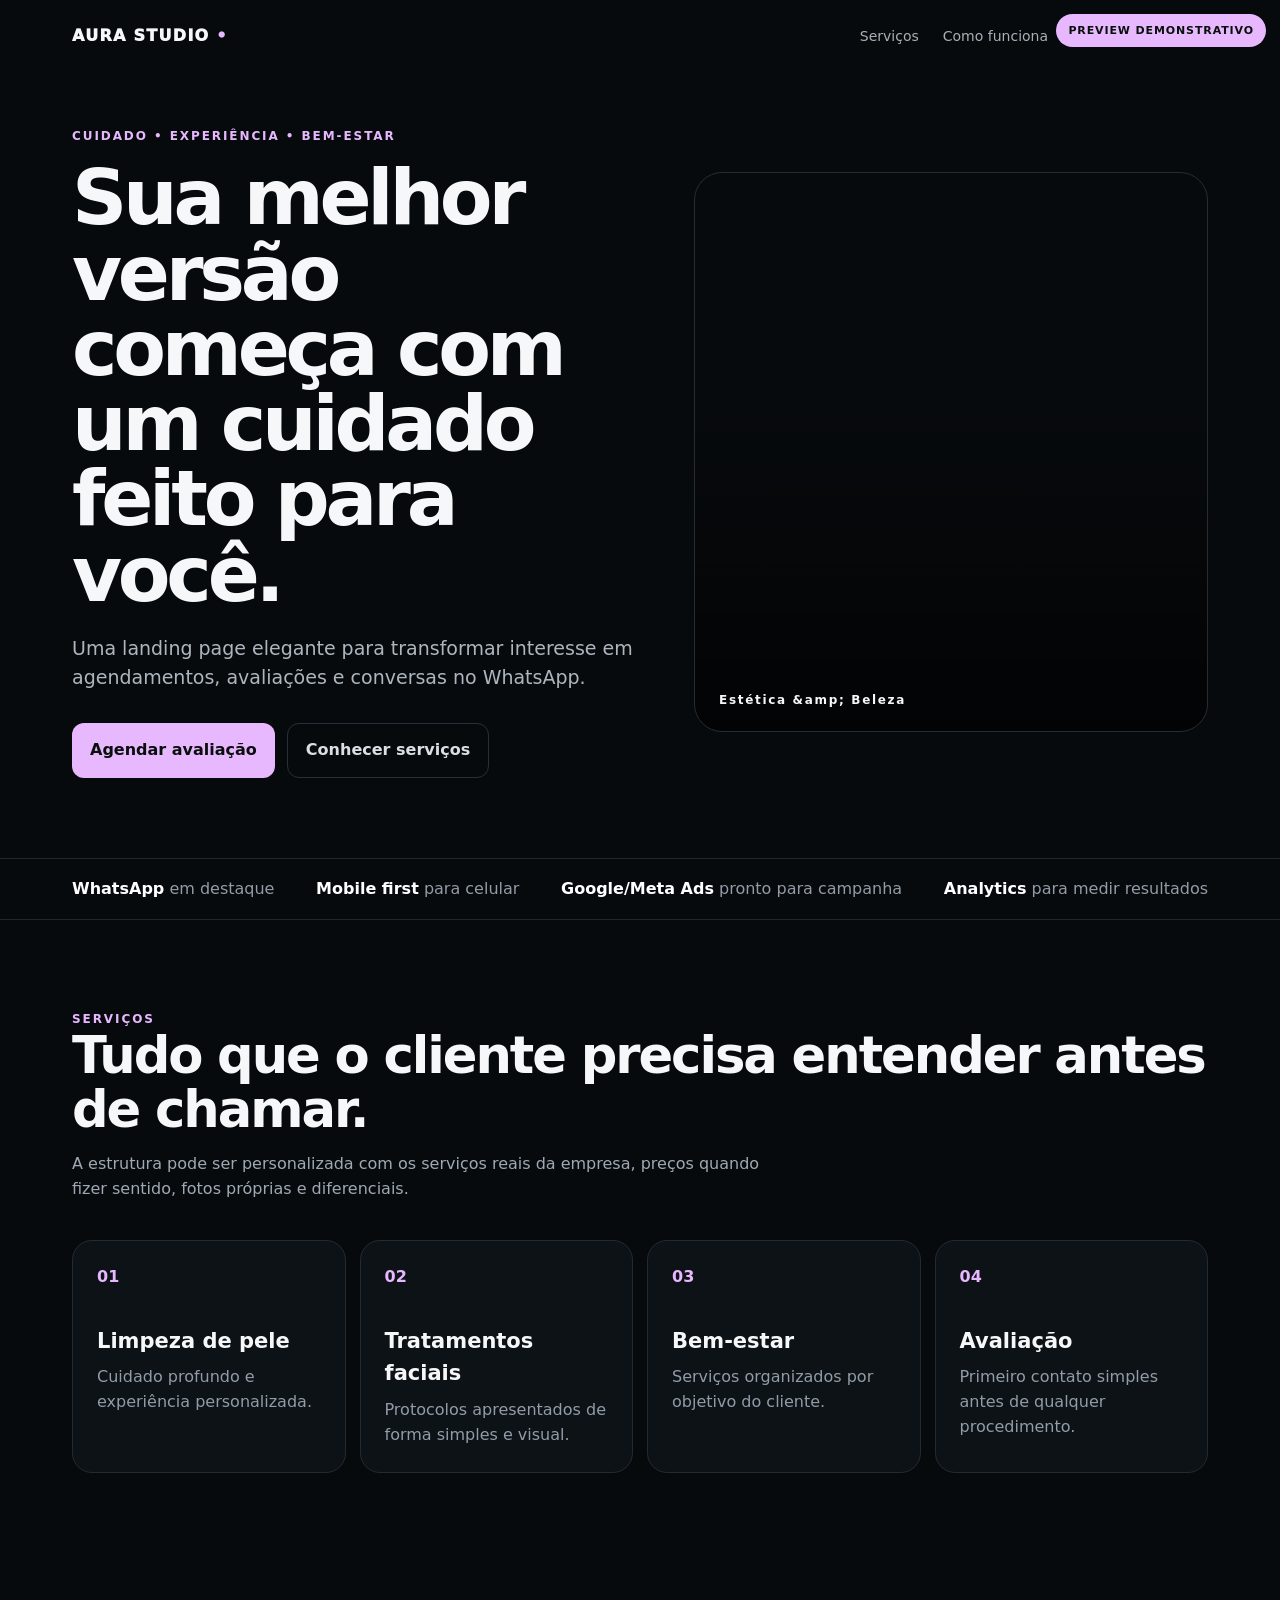
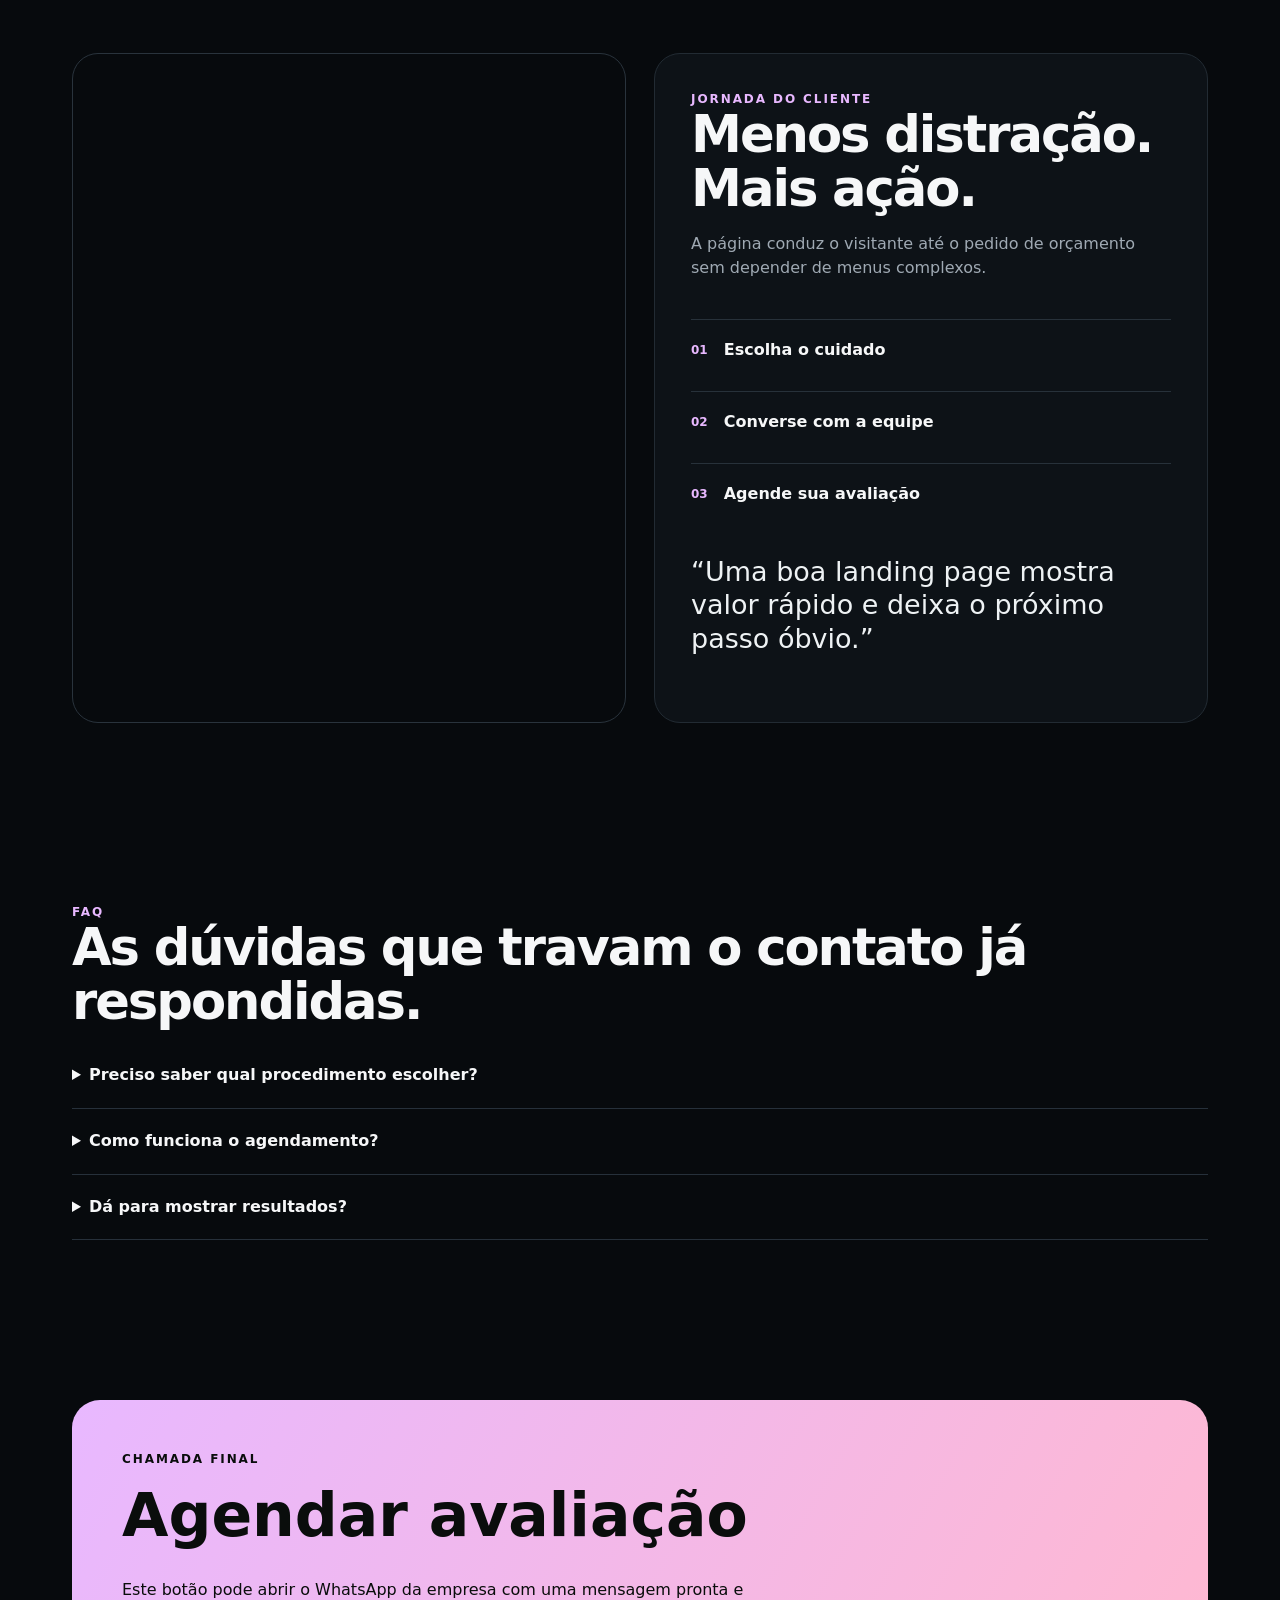
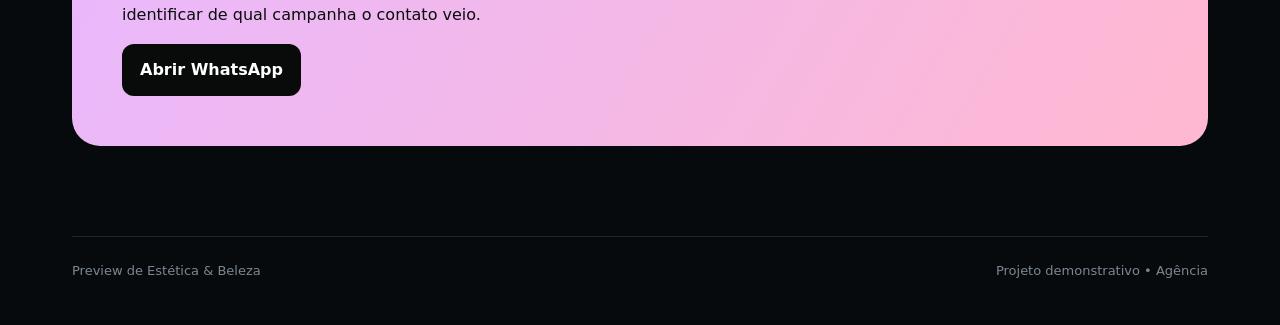
==== index.html @ 15349770 "Adiciona Preview 01 do nicho" ====
<!doctype html><html lang="pt-BR"><head><meta charset="utf-8"><meta name="viewport" content="width=device-width,initial-scale=1"><title>Preview Estética & Beleza | Agência</title><meta name="description" content="Preview demonstrativo de landing page para Estética & Beleza."><style>
*{box-sizing:border-box}html{scroll-behavior:smooth}body{margin:0;background:#070a0d;color:#f6f7f8;font:16px/1.55 Inter,system-ui,-apple-system,Segoe UI,sans-serif}.wrap{max-width:1180px;margin:auto;padding:0 22px}a{text-decoration:none;color:inherit}.preview{position:fixed;z-index:30;top:14px;right:14px;background:#E8B8FF;color:#09100c;padding:8px 12px;border-radius:999px;font-size:11px;font-weight:900;letter-spacing:.08em}.nav{display:flex;align-items:center;justify-content:space-between;padding:24px 0}.brand{font-weight:950;letter-spacing:.08em}.brand i{font-style:normal;color:#E8B8FF}.navlinks{display:flex;gap:24px;color:#a8afb7;font-size:14px}.hero{display:grid;grid-template-columns:1.05fr .95fr;gap:54px;align-items:center;padding:54px 0 80px}.eyebrow{color:#E8B8FF;font-weight:900;font-size:12px;letter-spacing:.16em}.hero h1{font-size:clamp(44px,6vw,82px);line-height:.98;letter-spacing:-.055em;margin:15px 0 22px}.hero p{font-size:19px;color:#adb6bf;max-width:650px}.actions{display:flex;gap:12px;flex-wrap:wrap;margin-top:30px}.btn{display:inline-flex;align-items:center;justify-content:center;padding:14px 18px;border-radius:12px;font-weight:900}.primary{background:#E8B8FF;color:#0a0f0d}.ghost{border:1px solid #26303a;color:#d9dfe5}.heroimg{min-height:560px;border-radius:28px;background:linear-gradient(180deg,transparent 40%,rgba(0,0,0,.7)),url('https://images.unsplash.com/photo-1570172619644-dfd03ed5d881?auto=format&fit=crop&w=1600&q=85') center/cover;border:1px solid #252d34;position:relative;overflow:hidden}.heroimg:after{content:"Estética &amp; Beleza";position:absolute;left:24px;bottom:22px;font-size:12px;letter-spacing:.14em;font-weight:900}.strip{border-top:1px solid #20262d;border-bottom:1px solid #20262d;padding:18px 0;color:#929ca6}.stripin{display:flex;gap:38px;justify-content:space-between;flex-wrap:wrap}.strip b{color:#fff}.section{padding:90px 0}.section h2{font-size:clamp(34px,4vw,54px);line-height:1.05;letter-spacing:-.04em;margin:0 0 14px}.lead{max-width:720px;color:#9fa9b3;margin-bottom:38px}.grid4{display:grid;grid-template-columns:repeat(4,1fr);gap:14px}.service{background:#0d1217;border:1px solid #222b33;border-radius:20px;padding:24px;min-height:220px}.service span{color:#E8B8FF;font-weight:900}.service h3{font-size:21px;margin:35px 0 8px}.service p{color:#929ca6;margin:0}.split{display:grid;grid-template-columns:1fr 1fr;gap:28px;align-items:stretch}.visual{min-height:480px;background:url('https://images.unsplash.com/photo-1616394584738-fc6e612e71b9?auto=format&fit=crop&w=1600&q=85') center/cover;border-radius:26px;border:1px solid #29333c}.content{background:#0d1217;border:1px solid #222b33;border-radius:26px;padding:36px}.steps{display:grid;gap:10px;margin-top:28px}.step{display:flex;gap:16px;align-items:center;border-top:1px solid #27313a;padding:18px 0}.step b{color:#E8B8FF;font-size:12px}.step span{font-weight:750}.quote{font-size:27px;line-height:1.25;margin:30px 0;color:#eef2f4}.faq details{border-bottom:1px solid #26303a;padding:20px 0}.faq summary{font-weight:800;cursor:pointer}.faq p{color:#9da7b1}.cta{margin:70px 0 90px;border-radius:28px;padding:50px;background:linear-gradient(120deg,#E8B8FF 0%,#FFB8D0 100%);color:#0a0d0c}.cta h2{font-size:clamp(34px,5vw,60px);margin:0 0 10px}.cta p{max-width:660px}.cta .btn{background:#080b0a;color:white}.foot{padding:24px 0 44px;color:#7c8791;font-size:13px;border-top:1px solid #20262d;display:flex;justify-content:space-between;gap:18px;flex-wrap:wrap}
@media(max-width:900px){.navlinks{display:none}.hero,.split{grid-template-columns:1fr}.heroimg{min-height:420px}.grid4{grid-template-columns:1fr 1fr}}@media(max-width:560px){.grid4{grid-template-columns:1fr}.hero{padding-top:28px}.heroimg{min-height:330px}.section{padding:62px 0}.cta{padding:34px 24px}}
</style></head><body><div class="preview">PREVIEW DEMONSTRATIVO</div><div class="wrap"><nav class="nav"><div class="brand">AURA STUDIO <i>•</i></div><div class="navlinks"><a href="#servicos">Serviços</a><a href="#processo">Como funciona</a><a href="#faq">Dúvidas</a><a href="#contato">Contato</a></div></nav>
<main><section class="hero"><div><div class="eyebrow">CUIDADO • EXPERIÊNCIA • BEM-ESTAR</div><h1>Sua melhor versão começa com um cuidado feito para você.</h1><p>Uma landing page elegante para transformar interesse em agendamentos, avaliações e conversas no WhatsApp.</p><div class="actions"><a class="btn primary" href="#contato">Agendar avaliação</a><a class="btn ghost" href="#servicos">Conhecer serviços</a></div></div><div class="heroimg"></div></section></main></div>
<div class="strip"><div class="wrap stripin"><span><b>WhatsApp</b> em destaque</span><span><b>Mobile first</b> para celular</span><span><b>Google/Meta Ads</b> pronto para campanha</span><span><b>Analytics</b> para medir resultados</span></div></div>
<div class="wrap"><section class="section" id="servicos"><div class="eyebrow">SERVIÇOS</div><h2>Tudo que o cliente precisa entender antes de chamar.</h2><p class="lead">A estrutura pode ser personalizada com os serviços reais da empresa, preços quando fizer sentido, fotos próprias e diferenciais.</p><div class="grid4"><article class="service"><span>01</span><h3>Limpeza de pele</h3><p>Cuidado profundo e experiência personalizada.</p></article><article class="service"><span>02</span><h3>Tratamentos faciais</h3><p>Protocolos apresentados de forma simples e visual.</p></article><article class="service"><span>03</span><h3>Bem-estar</h3><p>Serviços organizados por objetivo do cliente.</p></article><article class="service"><span>04</span><h3>Avaliação</h3><p>Primeiro contato simples antes de qualquer procedimento.</p></article></div></section>
<section class="section split" id="processo"><div class="visual"></div><div class="content"><div class="eyebrow">JORNADA DO CLIENTE</div><h2>Menos distração. Mais ação.</h2><p class="lead">A página conduz o visitante até o pedido de orçamento sem depender de menus complexos.</p><div class="steps"><div class="step"><b>01</b><span>Escolha o cuidado</span></div><div class="step"><b>02</b><span>Converse com a equipe</span></div><div class="step"><b>03</b><span>Agende sua avaliação</span></div></div><p class="quote">“Uma boa landing page mostra valor rápido e deixa o próximo passo óbvio.”</p></div></section>
<section class="section faq" id="faq"><div class="eyebrow">FAQ</div><h2>As dúvidas que travam o contato já respondidas.</h2><details><summary>Preciso saber qual procedimento escolher?</summary><p>Não. A página pode direcionar o cliente para uma avaliação inicial.</p></details><details><summary>Como funciona o agendamento?</summary><p>O CTA pode abrir WhatsApp ou uma agenda online.</p></details><details><summary>Dá para mostrar resultados?</summary><p>Sim, desde que a empresa use imagens próprias e autorizadas.</p></details></section>
<section class="cta" id="contato"><div class="eyebrow" style="color:#0a0d0c">CHAMADA FINAL</div><h2>Agendar avaliação</h2><p>Este botão pode abrir o WhatsApp da empresa com uma mensagem pronta e identificar de qual campanha o contato veio.</p><a class="btn" href="javascript:void(0)">Abrir WhatsApp</a></section>
<footer class="foot"><span>Preview de Estética & Beleza</span><span>Projeto demonstrativo • Agência</span></footer></div></body></html>
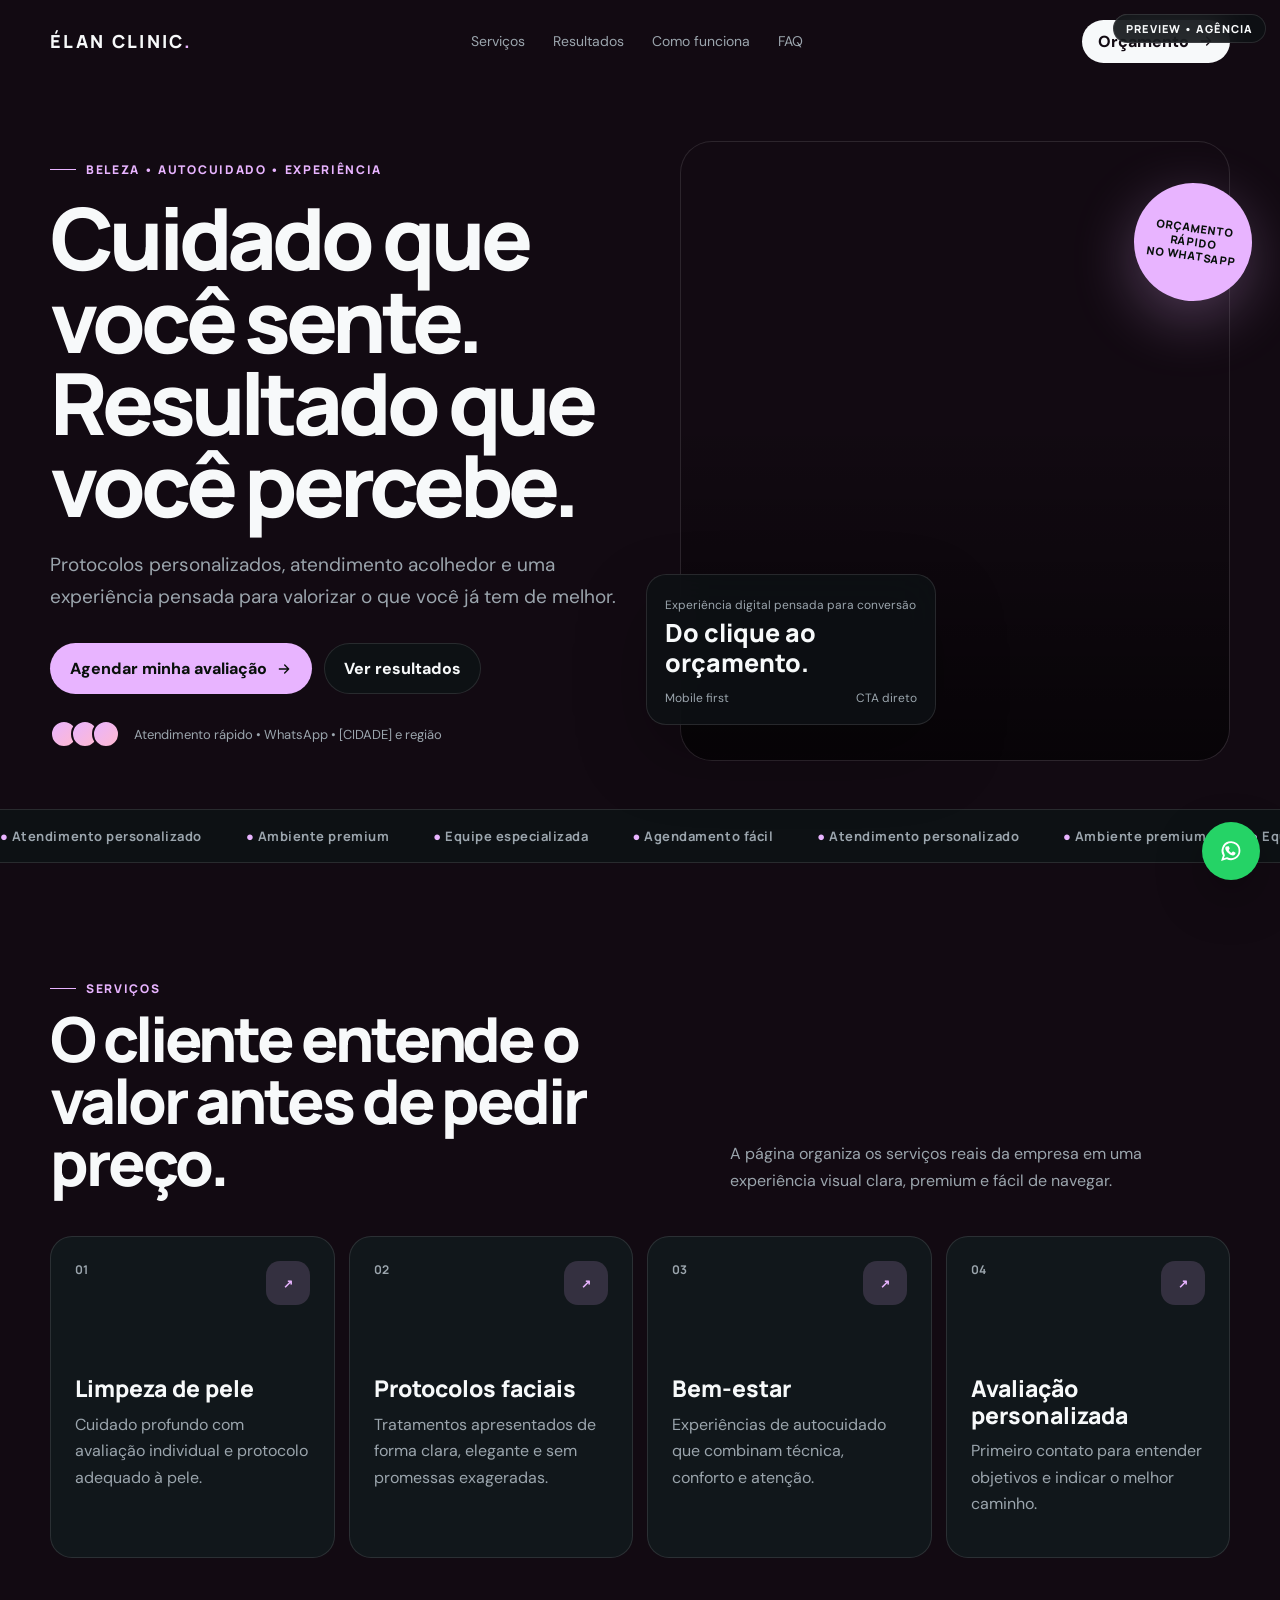
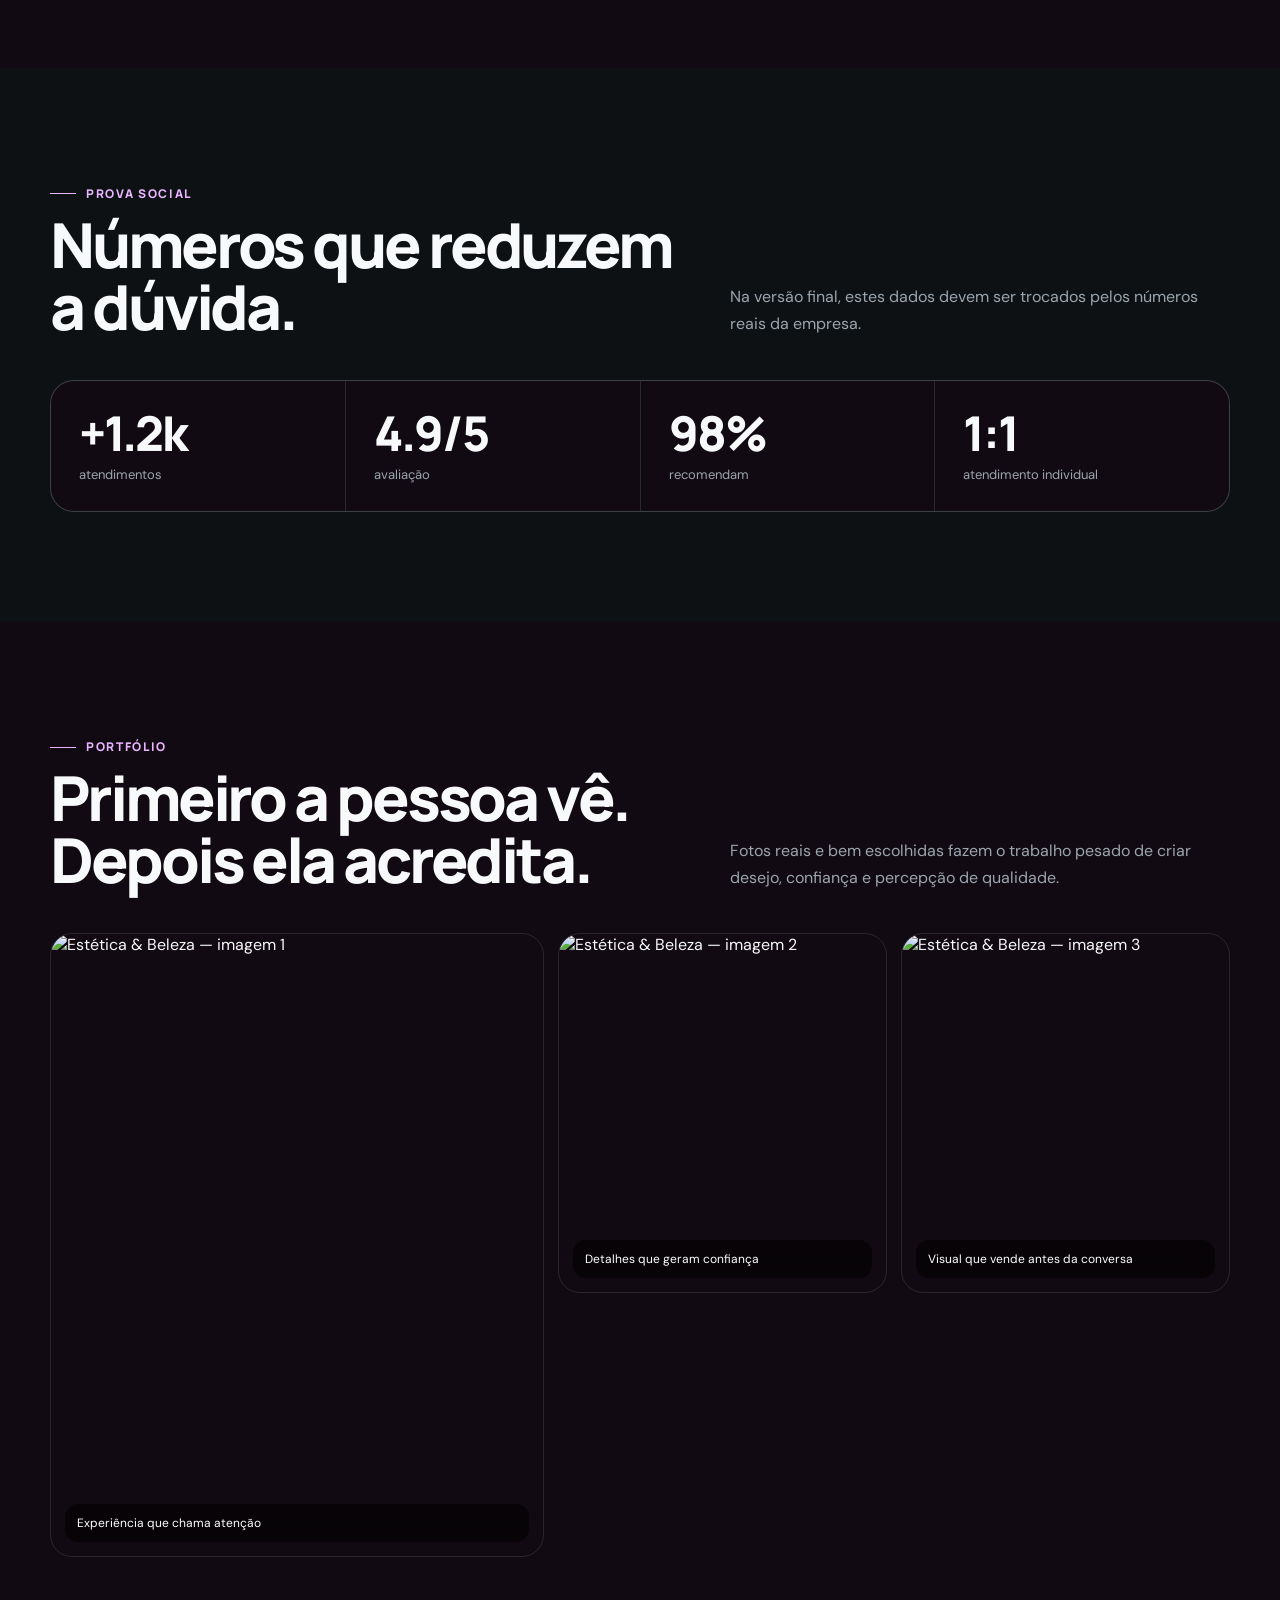
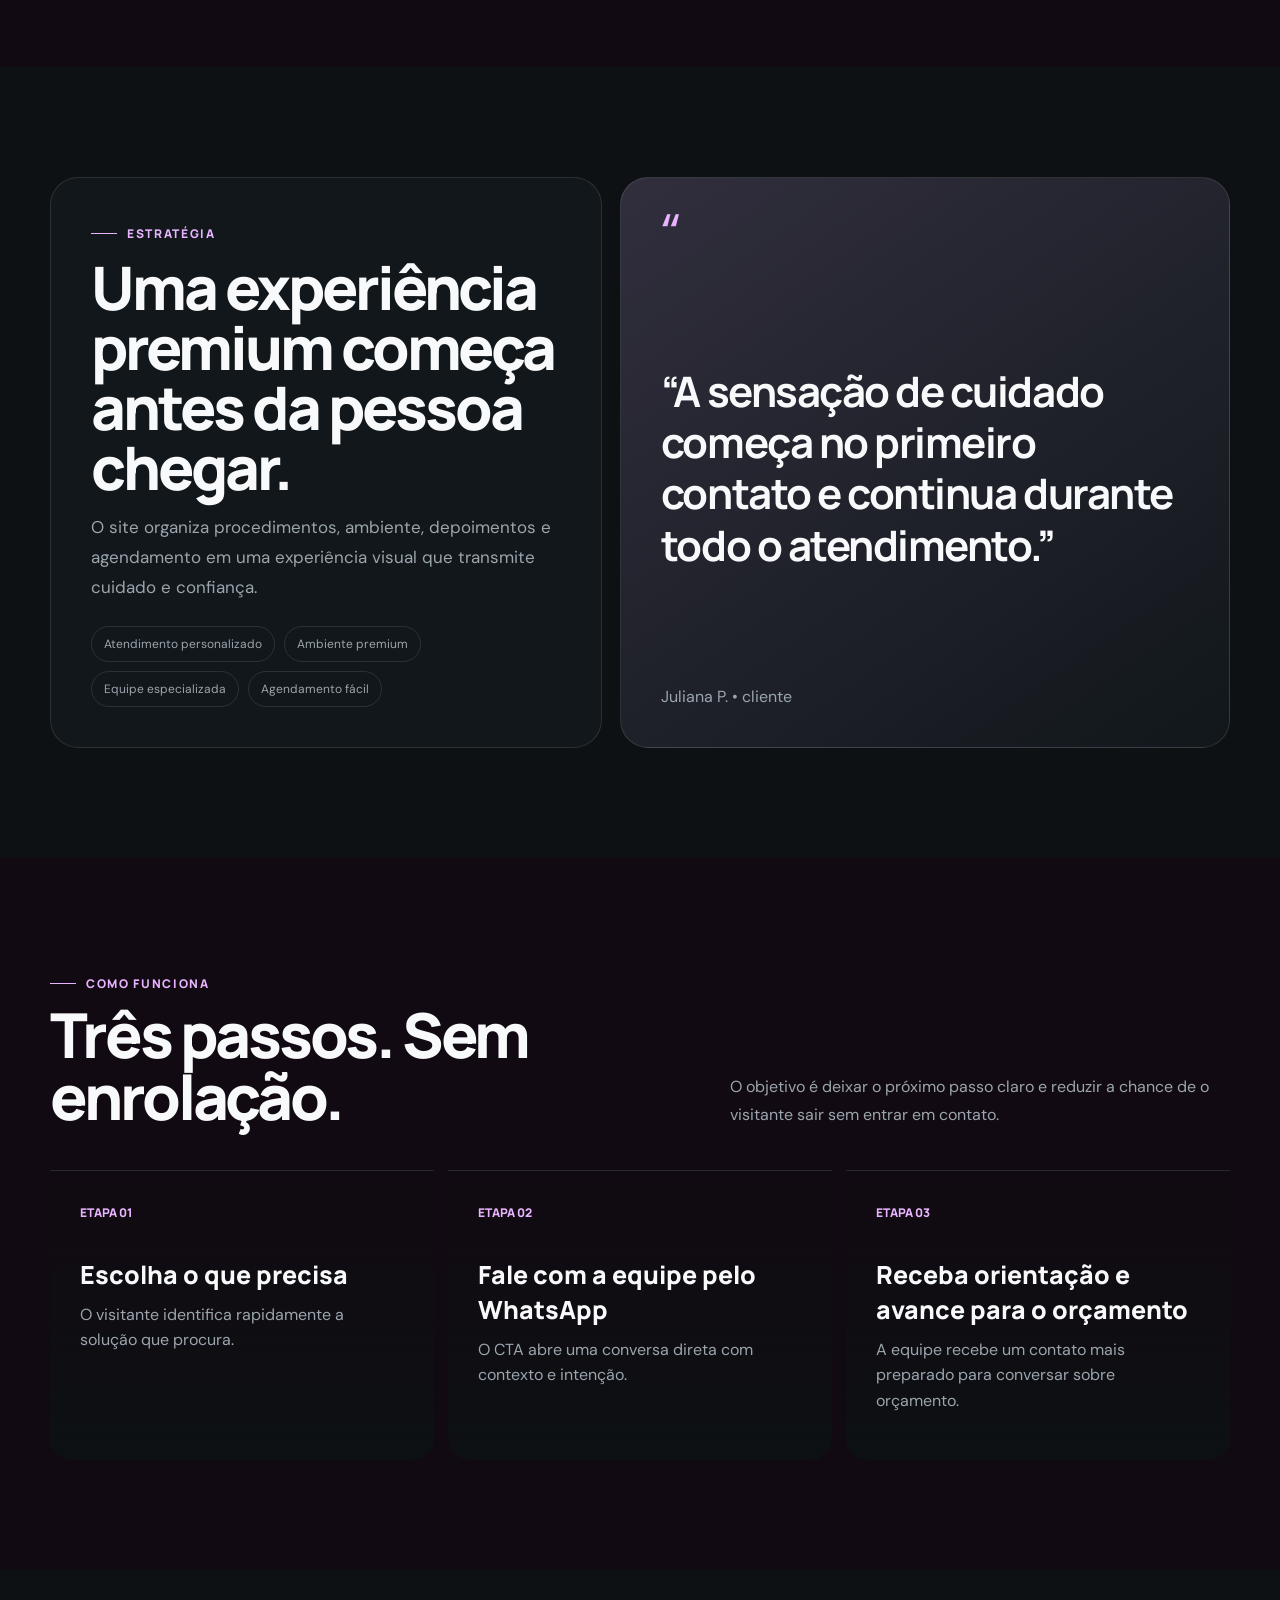
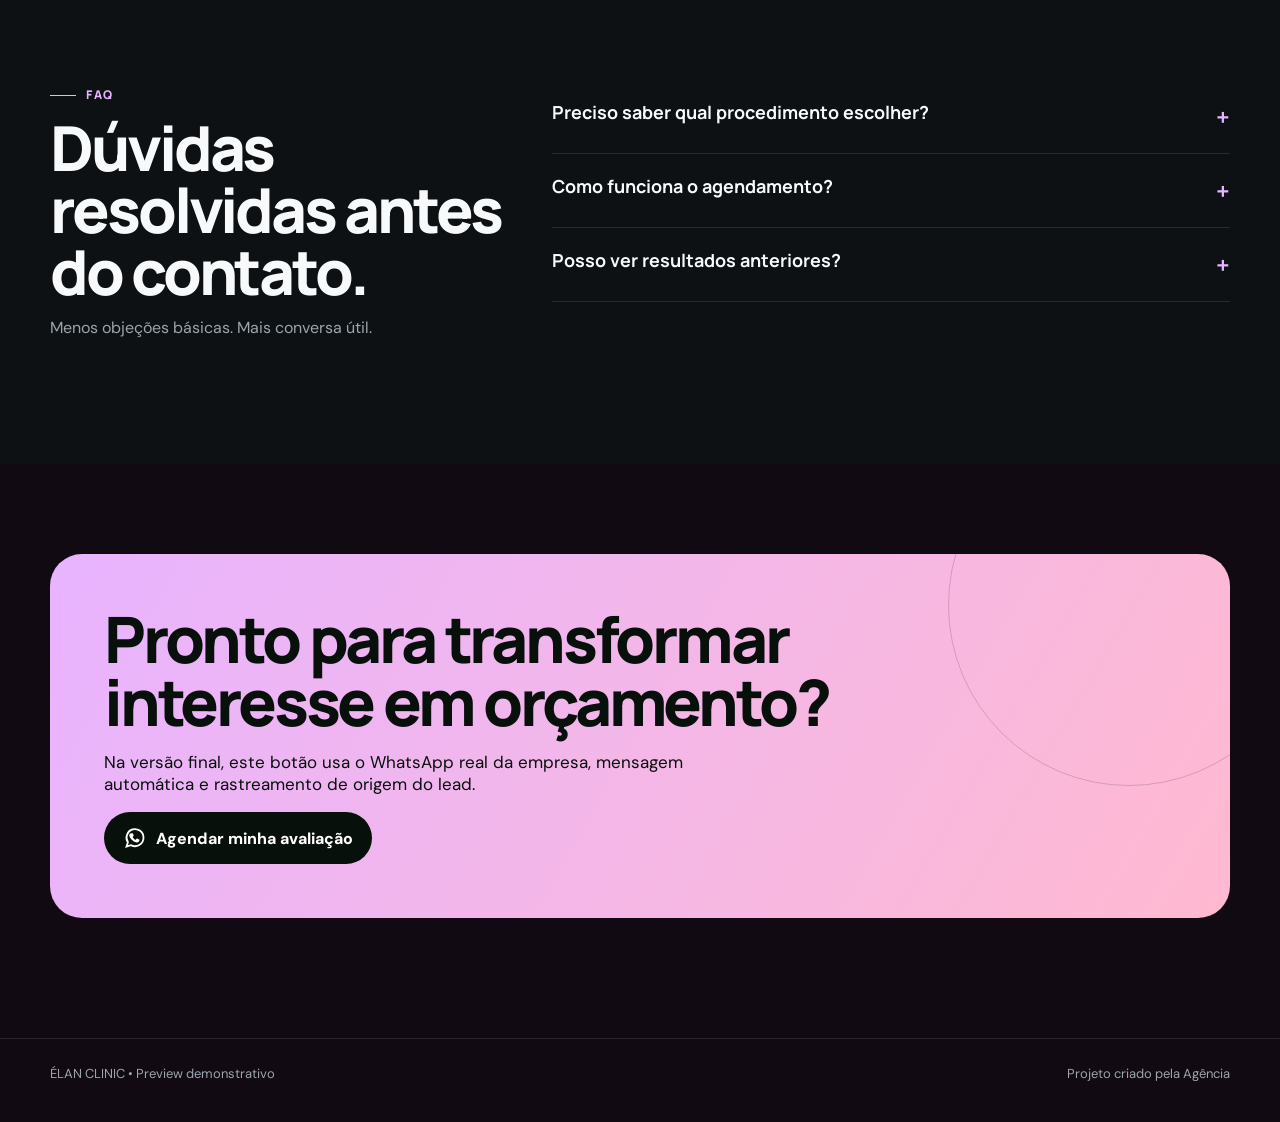
==== commit 0f647d79: "Upgrade completo do Preview 01" ====
--- a/index.html
+++ b/index.html
@@ -1,11 +1,17 @@
-<!doctype html><html lang="pt-BR"><head><meta charset="utf-8"><meta name="viewport" content="width=device-width,initial-scale=1"><title>Preview Estética & Beleza | Agência</title><meta name="description" content="Preview demonstrativo de landing page para Estética & Beleza."><style>
-*{box-sizing:border-box}html{scroll-behavior:smooth}body{margin:0;background:#070a0d;color:#f6f7f8;font:16px/1.55 Inter,system-ui,-apple-system,Segoe UI,sans-serif}.wrap{max-width:1180px;margin:auto;padding:0 22px}a{text-decoration:none;color:inherit}.preview{position:fixed;z-index:30;top:14px;right:14px;background:#E8B8FF;color:#09100c;padding:8px 12px;border-radius:999px;font-size:11px;font-weight:900;letter-spacing:.08em}.nav{display:flex;align-items:center;justify-content:space-between;padding:24px 0}.brand{font-weight:950;letter-spacing:.08em}.brand i{font-style:normal;color:#E8B8FF}.navlinks{display:flex;gap:24px;color:#a8afb7;font-size:14px}.hero{display:grid;grid-template-columns:1.05fr .95fr;gap:54px;align-items:center;padding:54px 0 80px}.eyebrow{color:#E8B8FF;font-weight:900;font-size:12px;letter-spacing:.16em}.hero h1{font-size:clamp(44px,6vw,82px);line-height:.98;letter-spacing:-.055em;margin:15px 0 22px}.hero p{font-size:19px;color:#adb6bf;max-width:650px}.actions{display:flex;gap:12px;flex-wrap:wrap;margin-top:30px}.btn{display:inline-flex;align-items:center;justify-content:center;padding:14px 18px;border-radius:12px;font-weight:900}.primary{background:#E8B8FF;color:#0a0f0d}.ghost{border:1px solid #26303a;color:#d9dfe5}.heroimg{min-height:560px;border-radius:28px;background:linear-gradient(180deg,transparent 40%,rgba(0,0,0,.7)),url('https://images.unsplash.com/photo-1570172619644-dfd03ed5d881?auto=format&fit=crop&w=1600&q=85') center/cover;border:1px solid #252d34;position:relative;overflow:hidden}.heroimg:after{content:"Estética &amp; Beleza";position:absolute;left:24px;bottom:22px;font-size:12px;letter-spacing:.14em;font-weight:900}.strip{border-top:1px solid #20262d;border-bottom:1px solid #20262d;padding:18px 0;color:#929ca6}.stripin{display:flex;gap:38px;justify-content:space-between;flex-wrap:wrap}.strip b{color:#fff}.section{padding:90px 0}.section h2{font-size:clamp(34px,4vw,54px);line-height:1.05;letter-spacing:-.04em;margin:0 0 14px}.lead{max-width:720px;color:#9fa9b3;margin-bottom:38px}.grid4{display:grid;grid-template-columns:repeat(4,1fr);gap:14px}.service{background:#0d1217;border:1px solid #222b33;border-radius:20px;padding:24px;min-height:220px}.service span{color:#E8B8FF;font-weight:900}.service h3{font-size:21px;margin:35px 0 8px}.service p{color:#929ca6;margin:0}.split{display:grid;grid-template-columns:1fr 1fr;gap:28px;align-items:stretch}.visual{min-height:480px;background:url('https://images.unsplash.com/photo-1616394584738-fc6e612e71b9?auto=format&fit=crop&w=1600&q=85') center/cover;border-radius:26px;border:1px solid #29333c}.content{background:#0d1217;border:1px solid #222b33;border-radius:26px;padding:36px}.steps{display:grid;gap:10px;margin-top:28px}.step{display:flex;gap:16px;align-items:center;border-top:1px solid #27313a;padding:18px 0}.step b{color:#E8B8FF;font-size:12px}.step span{font-weight:750}.quote{font-size:27px;line-height:1.25;margin:30px 0;color:#eef2f4}.faq details{border-bottom:1px solid #26303a;padding:20px 0}.faq summary{font-weight:800;cursor:pointer}.faq p{color:#9da7b1}.cta{margin:70px 0 90px;border-radius:28px;padding:50px;background:linear-gradient(120deg,#E8B8FF 0%,#FFB8D0 100%);color:#0a0d0c}.cta h2{font-size:clamp(34px,5vw,60px);margin:0 0 10px}.cta p{max-width:660px}.cta .btn{background:#080b0a;color:white}.foot{padding:24px 0 44px;color:#7c8791;font-size:13px;border-top:1px solid #20262d;display:flex;justify-content:space-between;gap:18px;flex-wrap:wrap}
-@media(max-width:900px){.navlinks{display:none}.hero,.split{grid-template-columns:1fr}.heroimg{min-height:420px}.grid4{grid-template-columns:1fr 1fr}}@media(max-width:560px){.grid4{grid-template-columns:1fr}.hero{padding-top:28px}.heroimg{min-height:330px}.section{padding:62px 0}.cta{padding:34px 24px}}
-</style></head><body><div class="preview">PREVIEW DEMONSTRATIVO</div><div class="wrap"><nav class="nav"><div class="brand">AURA STUDIO <i>•</i></div><div class="navlinks"><a href="#servicos">Serviços</a><a href="#processo">Como funciona</a><a href="#faq">Dúvidas</a><a href="#contato">Contato</a></div></nav>
-<main><section class="hero"><div><div class="eyebrow">CUIDADO • EXPERIÊNCIA • BEM-ESTAR</div><h1>Sua melhor versão começa com um cuidado feito para você.</h1><p>Uma landing page elegante para transformar interesse em agendamentos, avaliações e conversas no WhatsApp.</p><div class="actions"><a class="btn primary" href="#contato">Agendar avaliação</a><a class="btn ghost" href="#servicos">Conhecer serviços</a></div></div><div class="heroimg"></div></section></main></div>
-<div class="strip"><div class="wrap stripin"><span><b>WhatsApp</b> em destaque</span><span><b>Mobile first</b> para celular</span><span><b>Google/Meta Ads</b> pronto para campanha</span><span><b>Analytics</b> para medir resultados</span></div></div>
-<div class="wrap"><section class="section" id="servicos"><div class="eyebrow">SERVIÇOS</div><h2>Tudo que o cliente precisa entender antes de chamar.</h2><p class="lead">A estrutura pode ser personalizada com os serviços reais da empresa, preços quando fizer sentido, fotos próprias e diferenciais.</p><div class="grid4"><article class="service"><span>01</span><h3>Limpeza de pele</h3><p>Cuidado profundo e experiência personalizada.</p></article><article class="service"><span>02</span><h3>Tratamentos faciais</h3><p>Protocolos apresentados de forma simples e visual.</p></article><article class="service"><span>03</span><h3>Bem-estar</h3><p>Serviços organizados por objetivo do cliente.</p></article><article class="service"><span>04</span><h3>Avaliação</h3><p>Primeiro contato simples antes de qualquer procedimento.</p></article></div></section>
-<section class="section split" id="processo"><div class="visual"></div><div class="content"><div class="eyebrow">JORNADA DO CLIENTE</div><h2>Menos distração. Mais ação.</h2><p class="lead">A página conduz o visitante até o pedido de orçamento sem depender de menus complexos.</p><div class="steps"><div class="step"><b>01</b><span>Escolha o cuidado</span></div><div class="step"><b>02</b><span>Converse com a equipe</span></div><div class="step"><b>03</b><span>Agende sua avaliação</span></div></div><p class="quote">“Uma boa landing page mostra valor rápido e deixa o próximo passo óbvio.”</p></div></section>
-<section class="section faq" id="faq"><div class="eyebrow">FAQ</div><h2>As dúvidas que travam o contato já respondidas.</h2><details><summary>Preciso saber qual procedimento escolher?</summary><p>Não. A página pode direcionar o cliente para uma avaliação inicial.</p></details><details><summary>Como funciona o agendamento?</summary><p>O CTA pode abrir WhatsApp ou uma agenda online.</p></details><details><summary>Dá para mostrar resultados?</summary><p>Sim, desde que a empresa use imagens próprias e autorizadas.</p></details></section>
-<section class="cta" id="contato"><div class="eyebrow" style="color:#0a0d0c">CHAMADA FINAL</div><h2>Agendar avaliação</h2><p>Este botão pode abrir o WhatsApp da empresa com uma mensagem pronta e identificar de qual campanha o contato veio.</p><a class="btn" href="javascript:void(0)">Abrir WhatsApp</a></section>
-<footer class="foot"><span>Preview de Estética & Beleza</span><span>Projeto demonstrativo • Agência</span></footer></div></body></html>+<!doctype html><html lang="pt-BR"><head><meta charset="utf-8"><meta name="viewport" content="width=device-width,initial-scale=1"><meta name="theme-color" content="#120A12"><title>ÉLAN CLINIC — Estética & Beleza</title><meta name="description" content="Protocolos personalizados, atendimento acolhedor e uma experiência pensada para valorizar o que você já tem de melhor."><link rel="stylesheet" href="styles.css"></head><body style="--accent:#E8B4FF;--accent2:#FFB9D0;--bg:#120A12">
+  <div class="preview-ribbon">PREVIEW • AGÊNCIA</div>
+  <header class="site-nav"><div class="container nav-inner"><a class="logo" href="#">ÉLAN CLINIC<span class="logo-dot">.</span></a>
+  <nav class="nav-links"><a href="#servicos">Serviços</a><a href="#resultados">Resultados</a><a href="#processo">Como funciona</a><a href="#faq">FAQ</a></nav>
+  <a class="nav-cta" href="#contato">Orçamento <svg width="16" height="16" viewBox="0 0 24 24" fill="none" aria-hidden="true"><path d="M5 12h14M13 6l6 6-6 6" stroke="currentColor" stroke-width="2" stroke-linecap="round" stroke-linejoin="round"/></svg></a><button class="menu-btn" aria-label="Abrir menu">☰</button></div></header>
+  <main><section class="hero"><div class="container hero-grid"><div class="hero-copy reveal"><div class="eyebrow">BELEZA • AUTOCUIDADO • EXPERIÊNCIA</div><h1>Cuidado que você sente. Resultado que você percebe.</h1><p>Protocolos personalizados, atendimento acolhedor e uma experiência pensada para valorizar o que você já tem de melhor.</p><div class="hero-actions"><a class="btn-primary" href="#contato">Agendar minha avaliação <svg width="16" height="16" viewBox="0 0 24 24" fill="none" aria-hidden="true"><path d="M5 12h14M13 6l6 6-6 6" stroke="currentColor" stroke-width="2" stroke-linecap="round" stroke-linejoin="round"/></svg></a><a class="btn-secondary" href="#portfolio">Ver resultados</a></div><div class="hero-note"><div class="avatars"><span></span><span></span><span></span></div><span>Atendimento rápido • WhatsApp • [CIDADE] e região</span></div></div>
+  <div class="hero-media reveal"><div class="hero-photo" style="background-image:url('https://images.unsplash.com/photo-1570172619644-dfd03ed5d881?auto=format&fit=crop&w=1400&q=86')"></div><div class="floating-badge">ORÇAMENTO<br>RÁPIDO<br>NO WHATSAPP</div><div class="float-card"><small>Experiência digital pensada para conversão</small><strong>Do clique ao orçamento.</strong><div class="mini"><span>Mobile first</span><span>CTA direto</span></div></div></div></div></section>
+  <div class="marquee"><div class="marquee-track"><span><b>●</b> Atendimento personalizado</span><span><b>●</b> Ambiente premium</span><span><b>●</b> Equipe especializada</span><span><b>●</b> Agendamento fácil</span><span><b>●</b> Atendimento personalizado</span><span><b>●</b> Ambiente premium</span><span><b>●</b> Equipe especializada</span><span><b>●</b> Agendamento fácil</span></div></div>
+  <section class="section" id="servicos"><div class="container"><div class="section-head reveal"><div><div class="eyebrow">SERVIÇOS</div><h2>O cliente entende o valor antes de pedir preço.</h2></div><p>A página organiza os serviços reais da empresa em uma experiência visual clara, premium e fácil de navegar.</p></div><div class="services-grid"><article class="service-card reveal"><div class="service-index"><span>01</span><span class="service-icon">↗</span></div><h3>Limpeza de pele</h3><p>Cuidado profundo com avaliação individual e protocolo adequado à pele.</p></article><article class="service-card reveal"><div class="service-index"><span>02</span><span class="service-icon">↗</span></div><h3>Protocolos faciais</h3><p>Tratamentos apresentados de forma clara, elegante e sem promessas exageradas.</p></article><article class="service-card reveal"><div class="service-index"><span>03</span><span class="service-icon">↗</span></div><h3>Bem-estar</h3><p>Experiências de autocuidado que combinam técnica, conforto e atenção.</p></article><article class="service-card reveal"><div class="service-index"><span>04</span><span class="service-icon">↗</span></div><h3>Avaliação personalizada</h3><p>Primeiro contato para entender objetivos e indicar o melhor caminho.</p></article></div></div></section>
+  <section class="section alt" id="resultados"><div class="container"><div class="section-head reveal"><div><div class="eyebrow">PROVA SOCIAL</div><h2>Números que reduzem a dúvida.</h2></div><p>Na versão final, estes dados devem ser trocados pelos números reais da empresa.</p></div><div class="metrics"><div class="metric reveal"><strong>+1.2k</strong><span>atendimentos</span></div><div class="metric reveal"><strong>4.9/5</strong><span>avaliação</span></div><div class="metric reveal"><strong>98%</strong><span>recomendam</span></div><div class="metric reveal"><strong>1:1</strong><span>atendimento individual</span></div></div></div></section>
+  <section class="section" id="portfolio"><div class="container"><div class="section-head reveal"><div><div class="eyebrow">PORTFÓLIO</div><h2>Primeiro a pessoa vê. Depois ela acredita.</h2></div><p>Fotos reais e bem escolhidas fazem o trabalho pesado de criar desejo, confiança e percepção de qualidade.</p></div><div class="gallery"><figure class="reveal"><img src="https://images.unsplash.com/photo-1570172619644-dfd03ed5d881?auto=format&fit=crop&w=1400&q=86" alt="Estética & Beleza — imagem 1" loading="lazy"><figcaption>Experiência que chama atenção</figcaption></figure><figure class="reveal"><img src="https://images.unsplash.com/photo-1616394584738-fc6e612e71b9?auto=format&fit=crop&w=1400&q=86" alt="Estética & Beleza — imagem 2" loading="lazy"><figcaption>Detalhes que geram confiança</figcaption></figure><figure class="reveal"><img src="https://images.unsplash.com/photo-1515377905703-c4788e51af15?auto=format&fit=crop&w=1400&q=86" alt="Estética & Beleza — imagem 3" loading="lazy"><figcaption>Visual que vende antes da conversa</figcaption></figure></div></div></section>
+  <section class="section alt" id="processo"><div class="container story-grid"><article class="story-copy reveal"><div class="eyebrow">ESTRATÉGIA</div><h2>Uma experiência premium começa antes da pessoa chegar.</h2><p>O site organiza procedimentos, ambiente, depoimentos e agendamento em uma experiência visual que transmite cuidado e confiança.</p><div class="proof-list"><span>Atendimento personalizado</span><span>Ambiente premium</span><span>Equipe especializada</span><span>Agendamento fácil</span></div></article><article class="quote-card reveal"><div class="quote-mark">“</div><blockquote>“A sensação de cuidado começa no primeiro contato e continua durante todo o atendimento.”</blockquote><footer>Juliana P. • cliente</footer></article></div></section>
+  <section class="section"><div class="container"><div class="section-head reveal"><div><div class="eyebrow">COMO FUNCIONA</div><h2>Três passos. Sem enrolação.</h2></div><p>O objetivo é deixar o próximo passo claro e reduzir a chance de o visitante sair sem entrar em contato.</p></div><div class="steps"><article class="step reveal"><b>ETAPA 01</b><h3>Escolha o que precisa</h3><p>O visitante identifica rapidamente a solução que procura.</p></article><article class="step reveal"><b>ETAPA 02</b><h3>Fale com a equipe pelo WhatsApp</h3><p>O CTA abre uma conversa direta com contexto e intenção.</p></article><article class="step reveal"><b>ETAPA 03</b><h3>Receba orientação e avance para o orçamento</h3><p>A equipe recebe um contato mais preparado para conversar sobre orçamento.</p></article></div></div></section>
+  <section class="section alt" id="faq"><div class="container faq-grid"><div class="faq-title reveal"><div class="eyebrow">FAQ</div><h2>Dúvidas resolvidas antes do contato.</h2><p>Menos objeções básicas. Mais conversa útil.</p></div><div><details class="reveal"><summary>Preciso saber qual procedimento escolher?</summary><p>Não. A avaliação inicial existe justamente para entender seu objetivo e orientar o melhor caminho.</p></details><details class="reveal"><summary>Como funciona o agendamento?</summary><p>O site pode levar direto ao WhatsApp ou integrar uma agenda online.</p></details><details class="reveal"><summary>Posso ver resultados anteriores?</summary><p>A versão final pode usar imagens reais e autorizadas, respeitando as regras aplicáveis ao segmento.</p></details></div></div></section>
+  <section class="final-cta" id="contato"><div class="container"><div class="cta-box reveal"><h2>Pronto para transformar interesse em orçamento?</h2><p>Na versão final, este botão usa o WhatsApp real da empresa, mensagem automática e rastreamento de origem do lead.</p><a class="btn-secondary" href="javascript:void(0)"><svg width="24" height="24" viewBox="0 0 24 24" fill="none" aria-hidden="true"><path d="M20.5 11.7a8.5 8.5 0 0 1-12.6 7.4L3.5 20.5l1.4-4.2A8.5 8.5 0 1 1 20.5 11.7Z" stroke="currentColor" stroke-width="1.8"/><path d="M8.2 7.6c.2-.4.4-.4.7-.4h.5c.2 0 .4.1.5.4l.7 1.7c.1.3.1.5-.1.7l-.6.8c-.1.1-.2.3 0 .6.5.9 1.3 1.8 2.2 2.3.3.2.5.1.6 0l.9-1c.2-.2.4-.2.7-.1l1.8.9c.3.1.4.3.4.5 0 .4-.2 1.3-.8 1.8-.6.5-1.4.8-2.7.4-1.3-.4-2.8-1.1-4.5-2.8C6.9 11.7 6.2 10 6.3 8.9c.1-.6.4-1 .7-1.3.3-.3.8-.3 1.2 0Z" fill="currentColor"/></svg> Agendar minha avaliação</a></div></div></section></main>
+  <footer class="site-footer"><div class="container footer-row"><span>ÉLAN CLINIC • Preview demonstrativo</span><span>Projeto criado pela Agência</span></div></footer>
+  <a class="whatsapp-float" href="#contato" aria-label="WhatsApp"><svg width="24" height="24" viewBox="0 0 24 24" fill="none" aria-hidden="true"><path d="M20.5 11.7a8.5 8.5 0 0 1-12.6 7.4L3.5 20.5l1.4-4.2A8.5 8.5 0 1 1 20.5 11.7Z" stroke="currentColor" stroke-width="1.8"/><path d="M8.2 7.6c.2-.4.4-.4.7-.4h.5c.2 0 .4.1.5.4l.7 1.7c.1.3.1.5-.1.7l-.6.8c-.1.1-.2.3 0 .6.5.9 1.3 1.8 2.2 2.3.3.2.5.1.6 0l.9-1c.2-.2.4-.2.7-.1l1.8.9c.3.1.4.3.4.5 0 .4-.2 1.3-.8 1.8-.6.5-1.4.8-2.7.4-1.3-.4-2.8-1.1-4.5-2.8C6.9 11.7 6.2 10 6.3 8.9c.1-.6.4-1 .7-1.3.3-.3.8-.3 1.2 0Z" fill="currentColor"/></svg></a><script src="app.js"></script></body></html>
--- a/styles.css
+++ b/styles.css
@@ -0,0 +1,16 @@
+
+@import url('https://fonts.googleapis.com/css2?family=DM+Sans:wght@400;500;600;700;800&family=Manrope:wght@500;600;700;800&display=swap');
+:root{--accent:#b9ff45;--accent2:#68f6c8;--ink:#070907;--bg:#080b0d;--surface:#0d1114;--surface2:#11171b;--text:#f7f9fa;--muted:#9ba5ad;--line:rgba(255,255,255,.11);--radius:24px}
+*{box-sizing:border-box}html{scroll-behavior:smooth}body{margin:0;font-family:"DM Sans",system-ui,sans-serif;background:var(--bg);color:var(--text);overflow-x:hidden}body.light{--bg:#f4f0e9;--surface:#fffdf9;--surface2:#f9f5ee;--text:#171713;--muted:#6d685f;--line:rgba(20,20,15,.13)}
+a{text-decoration:none;color:inherit}button{font:inherit}.container{width:min(1180px,calc(100% - 40px));margin:auto}.preview-ribbon{position:fixed;z-index:90;top:14px;right:14px;padding:8px 12px;border:1px solid var(--line);border-radius:999px;background:color-mix(in srgb,var(--surface) 88%,transparent);backdrop-filter:blur(14px);font:800 11px/1 "Manrope";letter-spacing:.1em;color:var(--text)}
+.site-nav{position:sticky;z-index:80;top:0;border-bottom:1px solid transparent;transition:.3s}.site-nav.scrolled{border-color:var(--line);background:color-mix(in srgb,var(--bg) 80%,transparent);backdrop-filter:blur(18px)}.nav-inner{height:82px;display:flex;align-items:center;justify-content:space-between;gap:24px}.logo{font:800 18px/1 "Manrope";letter-spacing:.13em}.logo-dot{color:var(--accent)}.nav-links{display:flex;align-items:center;gap:28px;color:var(--muted);font-size:14px}.nav-links a:hover{color:var(--text)}.nav-cta,.btn-primary,.btn-secondary{display:inline-flex;align-items:center;justify-content:center;gap:9px;border-radius:999px;transition:.25s;font-weight:800}.nav-cta{padding:11px 16px;background:var(--text);color:var(--bg)}.nav-cta:hover{transform:translateY(-2px)}.menu-btn{display:none;border:1px solid var(--line);background:var(--surface);color:var(--text);width:44px;height:44px;border-radius:50%}
+.hero{position:relative;padding:58px 0 48px}.hero-grid{display:grid;grid-template-columns:1.02fr .98fr;gap:58px;align-items:center}.hero-copy{position:relative;z-index:2}.eyebrow{display:inline-flex;gap:10px;align-items:center;color:var(--accent);font:800 12px/1.3 "Manrope";letter-spacing:.14em}.eyebrow:before{content:"";width:26px;height:1px;background:var(--accent)}h1,h2,h3,p{margin-top:0}.hero h1{font:800 clamp(48px,6.7vw,88px)/.96 "Manrope";letter-spacing:-.06em;margin:20px 0 22px;max-width:900px}.hero p{font-size:19px;line-height:1.7;color:var(--muted);max-width:650px}.hero-actions{display:flex;gap:12px;flex-wrap:wrap;margin-top:30px}.btn-primary{padding:15px 20px;background:var(--accent);color:#09100b}.btn-primary:hover{transform:translateY(-3px);box-shadow:0 16px 50px color-mix(in srgb,var(--accent) 25%,transparent)}.btn-secondary{padding:14px 19px;border:1px solid var(--line);background:var(--surface);color:var(--text)}.hero-note{display:flex;gap:14px;align-items:center;margin-top:26px;color:var(--muted);font-size:13px}.avatars{display:flex}.avatars span{width:28px;height:28px;border-radius:50%;border:2px solid var(--bg);background:linear-gradient(135deg,var(--accent),var(--accent2));margin-left:-7px}.avatars span:first-child{margin-left:0}.hero-media{position:relative;min-height:620px}.hero-photo{position:absolute;inset:0;border-radius:32px;background:center/cover no-repeat;border:1px solid var(--line);overflow:hidden}.hero-photo:after{content:"";position:absolute;inset:0;background:linear-gradient(180deg,transparent 45%,rgba(0,0,0,.6))}.float-card{position:absolute;z-index:4;left:-34px;bottom:36px;width:min(290px,80%);padding:18px;background:color-mix(in srgb,var(--surface) 86%,transparent);backdrop-filter:blur(22px);border:1px solid var(--line);border-radius:20px;box-shadow:0 30px 70px rgba(0,0,0,.25)}.float-card small{color:var(--muted);font-size:12px}.float-card strong{display:block;font:800 25px/1.2 "Manrope";margin:4px 0 12px}.float-card .mini{display:flex;justify-content:space-between;gap:12px;color:var(--muted);font-size:12px}.floating-badge{position:absolute;z-index:4;right:-22px;top:42px;width:118px;height:118px;border-radius:50%;background:var(--accent);color:#07100a;display:grid;place-items:center;text-align:center;font:900 11px/1.25 "Manrope";letter-spacing:.08em;transform:rotate(8deg);box-shadow:0 18px 60px color-mix(in srgb,var(--accent) 28%,transparent)}
+.marquee{overflow:hidden;border-block:1px solid var(--line);background:var(--surface)}.marquee-track{display:flex;gap:44px;width:max-content;padding:17px 0;animation:marquee 25s linear infinite}.marquee-track span{color:var(--muted);font:700 13px "Manrope";letter-spacing:.04em;white-space:nowrap}.marquee-track b{color:var(--accent)}@keyframes marquee{to{transform:translateX(-50%)}}
+.section{padding:110px 0}.section.alt{background:var(--surface)}.section-head{display:flex;justify-content:space-between;gap:36px;align-items:end;margin-bottom:42px}.section-head h2{font:800 clamp(38px,5vw,62px)/1 "Manrope";letter-spacing:-.05em;max-width:760px;margin:12px 0 0}.section-head p{max-width:500px;color:var(--muted);line-height:1.7;margin:0}.services-grid{display:grid;grid-template-columns:repeat(4,1fr);gap:14px}.service-card{position:relative;min-height:280px;padding:24px;border:1px solid var(--line);border-radius:22px;background:var(--surface2);overflow:hidden;transition:.3s}.service-card:hover{transform:translateY(-7px);border-color:color-mix(in srgb,var(--accent) 55%,var(--line))}.service-index{display:flex;justify-content:space-between;color:var(--muted);font:700 12px "Manrope"}.service-icon{width:44px;height:44px;border-radius:14px;background:color-mix(in srgb,var(--accent) 16%,transparent);display:grid;place-items:center;color:var(--accent);font-weight:900}.service-card h3{font:800 23px/1.15 "Manrope";margin:70px 0 10px}.service-card p{color:var(--muted);line-height:1.65}.metrics{display:grid;grid-template-columns:repeat(4,1fr);gap:1px;background:var(--line);border:1px solid var(--line);border-radius:24px;overflow:hidden}.metric{padding:28px;background:var(--bg)}.metric strong{display:block;font:800 clamp(30px,4vw,48px)/1 "Manrope";letter-spacing:-.04em}.metric span{display:block;color:var(--muted);margin-top:9px;font-size:13px}.gallery{display:grid;grid-template-columns:1.2fr .8fr .8fr;grid-template-rows:360px 250px;gap:14px}.gallery figure{margin:0;border-radius:22px;overflow:hidden;border:1px solid var(--line);position:relative}.gallery figure:first-child{grid-row:1/3}.gallery img{width:100%;height:100%;object-fit:cover;transition:.5s}.gallery figure:hover img{transform:scale(1.04)}.gallery figcaption{position:absolute;inset:auto 14px 14px 14px;padding:11px 12px;border-radius:13px;background:rgba(0,0,0,.56);backdrop-filter:blur(10px);color:#fff;font-size:12px}
+.story-grid{display:grid;grid-template-columns:.95fr 1.05fr;gap:18px;align-items:stretch}.story-copy,.quote-card{border:1px solid var(--line);border-radius:28px;padding:40px;background:var(--surface2)}.story-copy h2{font:800 clamp(38px,5vw,60px)/1 "Manrope";letter-spacing:-.05em;margin:16px 0}.story-copy p{color:var(--muted);font-size:17px;line-height:1.75}.proof-list{display:flex;gap:9px;flex-wrap:wrap;margin-top:24px}.proof-list span{padding:9px 12px;border-radius:999px;border:1px solid var(--line);font-size:12px;color:var(--muted)}.quote-card{display:flex;flex-direction:column;justify-content:space-between;background:linear-gradient(145deg,color-mix(in srgb,var(--accent) 15%,var(--surface2)),var(--surface2))}.quote-mark{font-size:54px;color:var(--accent);line-height:.6}.quote-card blockquote{font:700 clamp(28px,3.5vw,42px)/1.22 "Manrope";letter-spacing:-.035em;margin:30px 0}.quote-card footer{color:var(--muted)}
+.steps{display:grid;grid-template-columns:repeat(3,1fr);gap:14px}.step{padding:30px;border-top:1px solid var(--line);background:linear-gradient(180deg,transparent,var(--surface));border-radius:0 0 22px 22px}.step b{font:800 12px "Manrope";color:var(--accent)}.step h3{font:800 25px "Manrope";margin:35px 0 10px}.step p{color:var(--muted);line-height:1.6}
+.faq-grid{display:grid;grid-template-columns:.8fr 1.2fr;gap:50px}.faq-title h2{font:800 clamp(40px,5vw,62px)/1 "Manrope";letter-spacing:-.05em;margin:14px 0}.faq-title p{color:var(--muted)}details{border-bottom:1px solid var(--line);padding:20px 0}summary{list-style:none;cursor:pointer;font:700 18px "Manrope";display:flex;justify-content:space-between;gap:20px}summary::-webkit-details-marker{display:none}summary:after{content:"+";color:var(--accent);font-size:24px}details[open] summary:after{content:"–"}details p{color:var(--muted);line-height:1.7;padding-right:40px;margin:13px 0 0}
+.final-cta{padding:90px 0 120px}.cta-box{position:relative;overflow:hidden;border-radius:32px;padding:54px;background:linear-gradient(120deg,var(--accent),var(--accent2));color:#08100b}.cta-box:after{content:"";position:absolute;width:360px;height:360px;border:1px solid rgba(0,0,0,.16);border-radius:50%;right:-80px;top:-130px}.cta-box h2{font:800 clamp(42px,5vw,68px)/.98 "Manrope";letter-spacing:-.05em;max-width:850px;margin:0 0 18px}.cta-box p{max-width:650px;font-size:17px}.cta-box .btn-secondary{background:#08100b;color:#fff;border:0}.site-footer{border-top:1px solid var(--line);padding:26px 0 40px;color:var(--muted);font-size:13px}.footer-row{display:flex;justify-content:space-between;gap:20px;flex-wrap:wrap}
+.whatsapp-float{position:fixed;z-index:70;right:20px;bottom:20px;width:58px;height:58px;border-radius:50%;background:#25D366;color:white;display:grid;place-items:center;font-weight:900;box-shadow:0 18px 50px rgba(0,0,0,.28);transition:.25s}.whatsapp-float:hover{transform:translateY(-4px) scale(1.03)}.reveal{opacity:0;transform:translateY(22px);transition:.75s cubic-bezier(.2,.7,.2,1)}.reveal.visible{opacity:1;transform:none}
+body.light .hero{padding-top:36px}.editorial-hero{display:grid;grid-template-columns:1.28fr .72fr;gap:48px;align-items:end;padding:70px 0 38px}.editorial-hero h1{font:700 clamp(58px,8vw,108px)/.88 "Manrope";letter-spacing:-.075em;margin:18px 0}.editorial-hero .right{padding-bottom:10px}.editorial-hero p{color:var(--muted);font-size:18px;line-height:1.7}.editorial-photo{height:610px;border-radius:30px;background:center/cover no-repeat;position:relative;overflow:hidden;border:1px solid var(--line)}.editorial-photo:after{content:"";position:absolute;inset:0;background:linear-gradient(180deg,transparent 65%,rgba(0,0,0,.45))}.editorial-photo .caption{position:absolute;z-index:2;left:22px;bottom:20px;color:white;font:700 12px "Manrope";letter-spacing:.1em}.editorial-services{display:grid;grid-template-columns:1fr 1fr;border-top:1px solid var(--line)}.editorial-service{display:grid;grid-template-columns:70px 1fr;padding:28px 0;border-bottom:1px solid var(--line)}.editorial-service:nth-child(odd){padding-right:34px}.editorial-service:nth-child(even){padding-left:34px;border-left:1px solid var(--line)}.editorial-service .num{font:700 12px "Manrope";color:var(--muted)}.editorial-service h3{font:800 28px "Manrope";letter-spacing:-.03em;margin:0 0 8px}.editorial-service p{color:var(--muted);margin:0;line-height:1.65}.editorial-feature{display:grid;grid-template-columns:1fr 1fr;gap:16px}.feature-image{min-height:560px;border-radius:28px;background:center/cover no-repeat;border:1px solid var(--line)}.feature-copy{border-radius:28px;background:var(--surface);border:1px solid var(--line);padding:44px;display:flex;flex-direction:column;justify-content:space-between}.feature-copy h2{font:800 clamp(40px,5vw,65px)/.98 "Manrope";letter-spacing:-.055em}.feature-copy p{color:var(--muted);font-size:17px;line-height:1.7}
+@media(max-width:960px){.hero-grid,.story-grid,.faq-grid,.editorial-hero,.editorial-feature{grid-template-columns:1fr}.hero-media{min-height:500px}.floating-badge{right:14px}.float-card{left:14px}.services-grid{grid-template-columns:1fr 1fr}.gallery{grid-template-columns:1fr 1fr;grid-template-rows:380px 260px}.gallery figure:first-child{grid-column:1/3;grid-row:auto}.metrics{grid-template-columns:1fr 1fr}.editorial-service:nth-child(odd),.editorial-service:nth-child(even){padding:24px 0;border-left:0}.editorial-services{grid-template-columns:1fr}}@media(max-width:680px){.container{width:min(100% - 28px,1180px)}.nav-links{position:fixed;inset:82px 14px auto 14px;display:none;flex-direction:column;align-items:stretch;padding:18px;background:var(--surface);border:1px solid var(--line);border-radius:20px}.nav-links.open{display:flex}.menu-btn{display:block}.nav-cta{display:none}.hero{padding-top:34px}.hero-media{min-height:420px}.hero h1{font-size:clamp(44px,14vw,68px)}.services-grid,.steps,.gallery,.metrics{grid-template-columns:1fr}.gallery{grid-template-rows:340px 250px 250px}.gallery figure:first-child{grid-column:auto}.section{padding:76px 0}.section-head{align-items:flex-start;flex-direction:column}.story-copy,.quote-card{padding:28px}.cta-box{padding:36px 24px}.editorial-photo{height:430px}.editorial-hero{padding-top:46px}.editorial-hero h1{font-size:clamp(52px,15vw,80px)}}
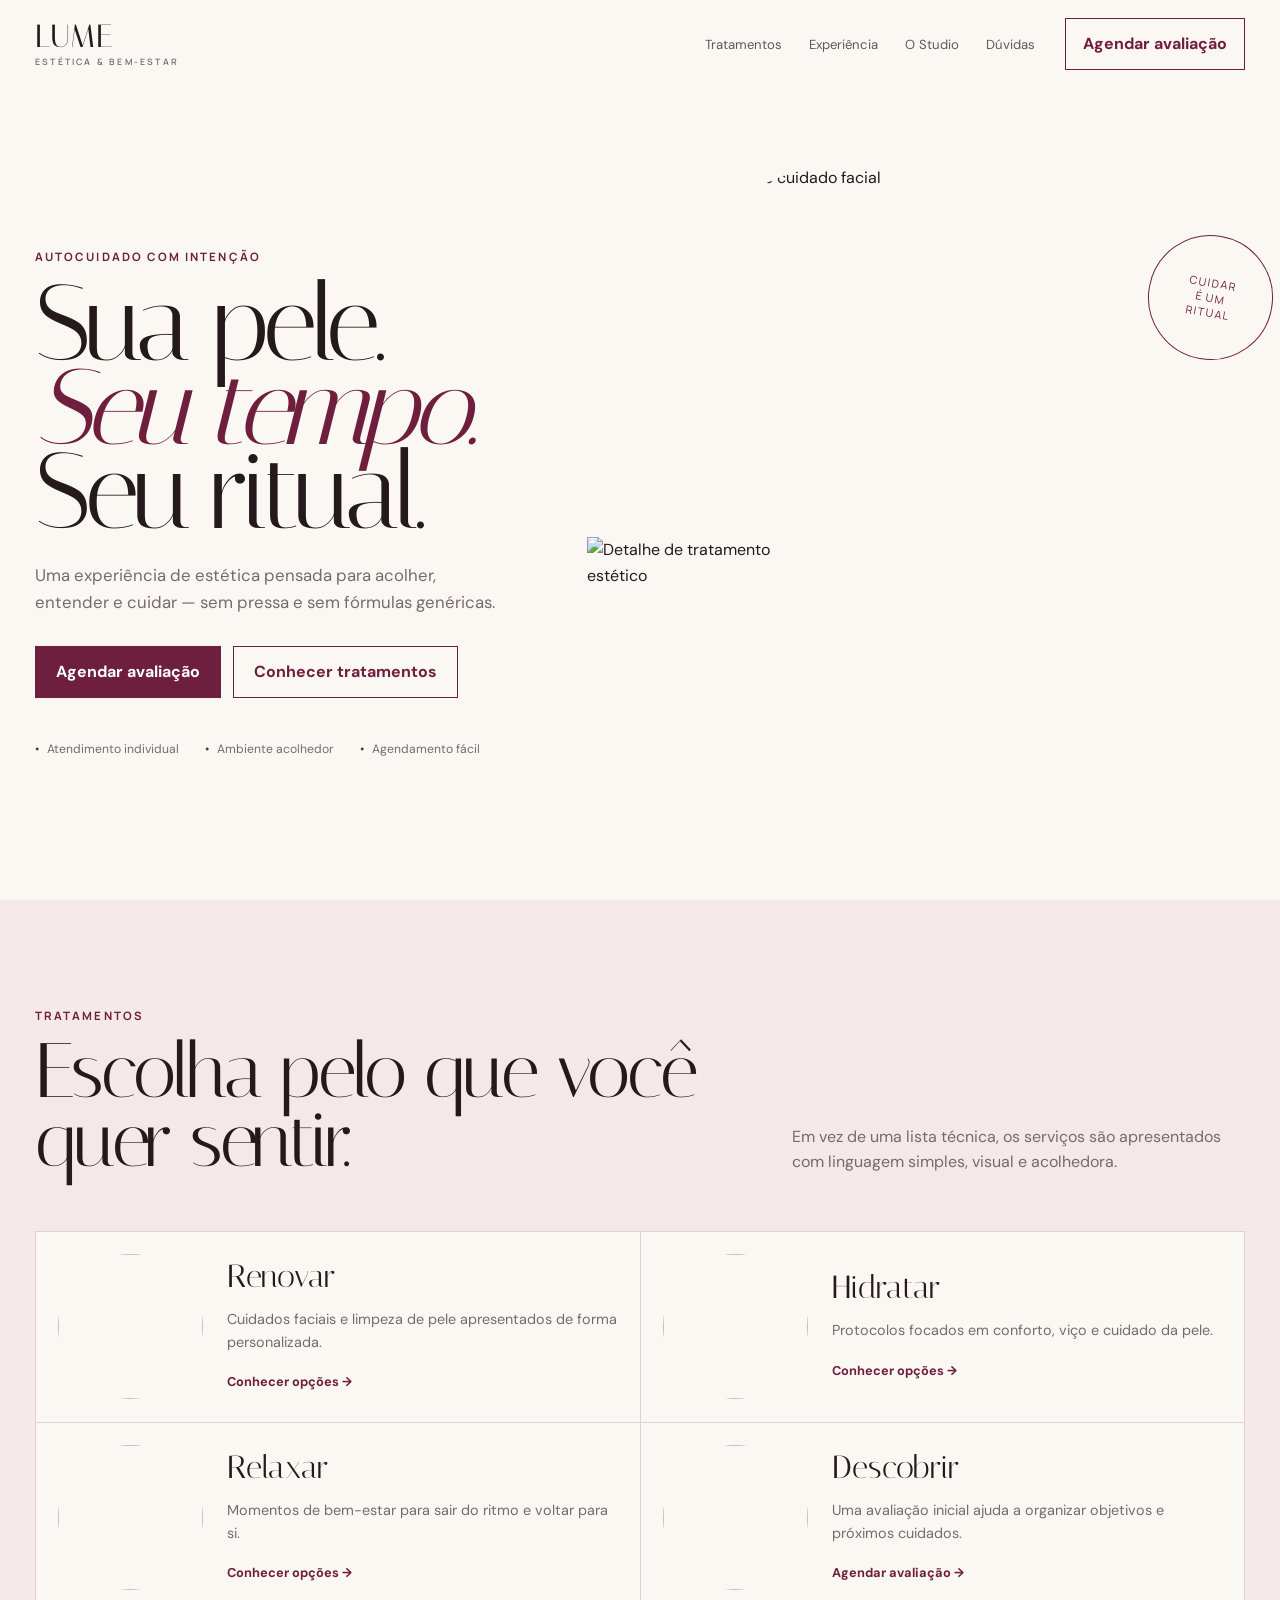
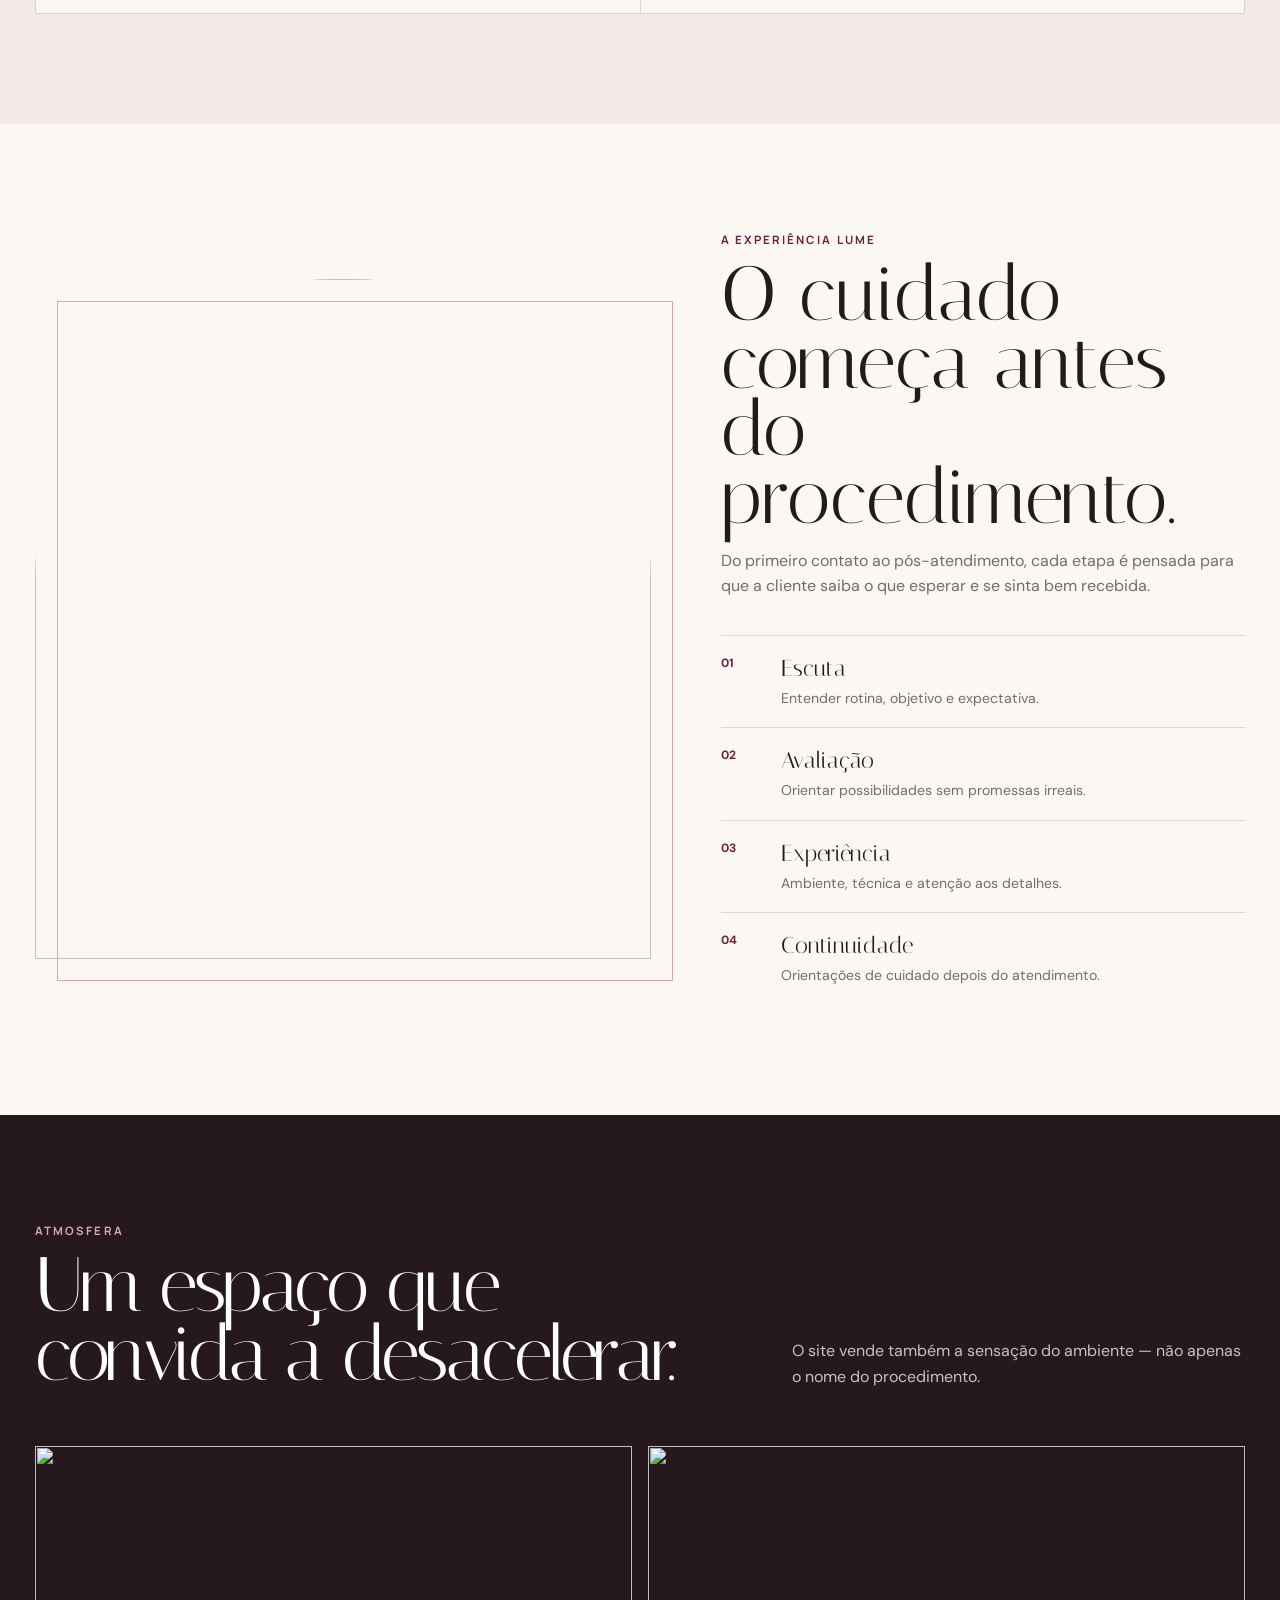
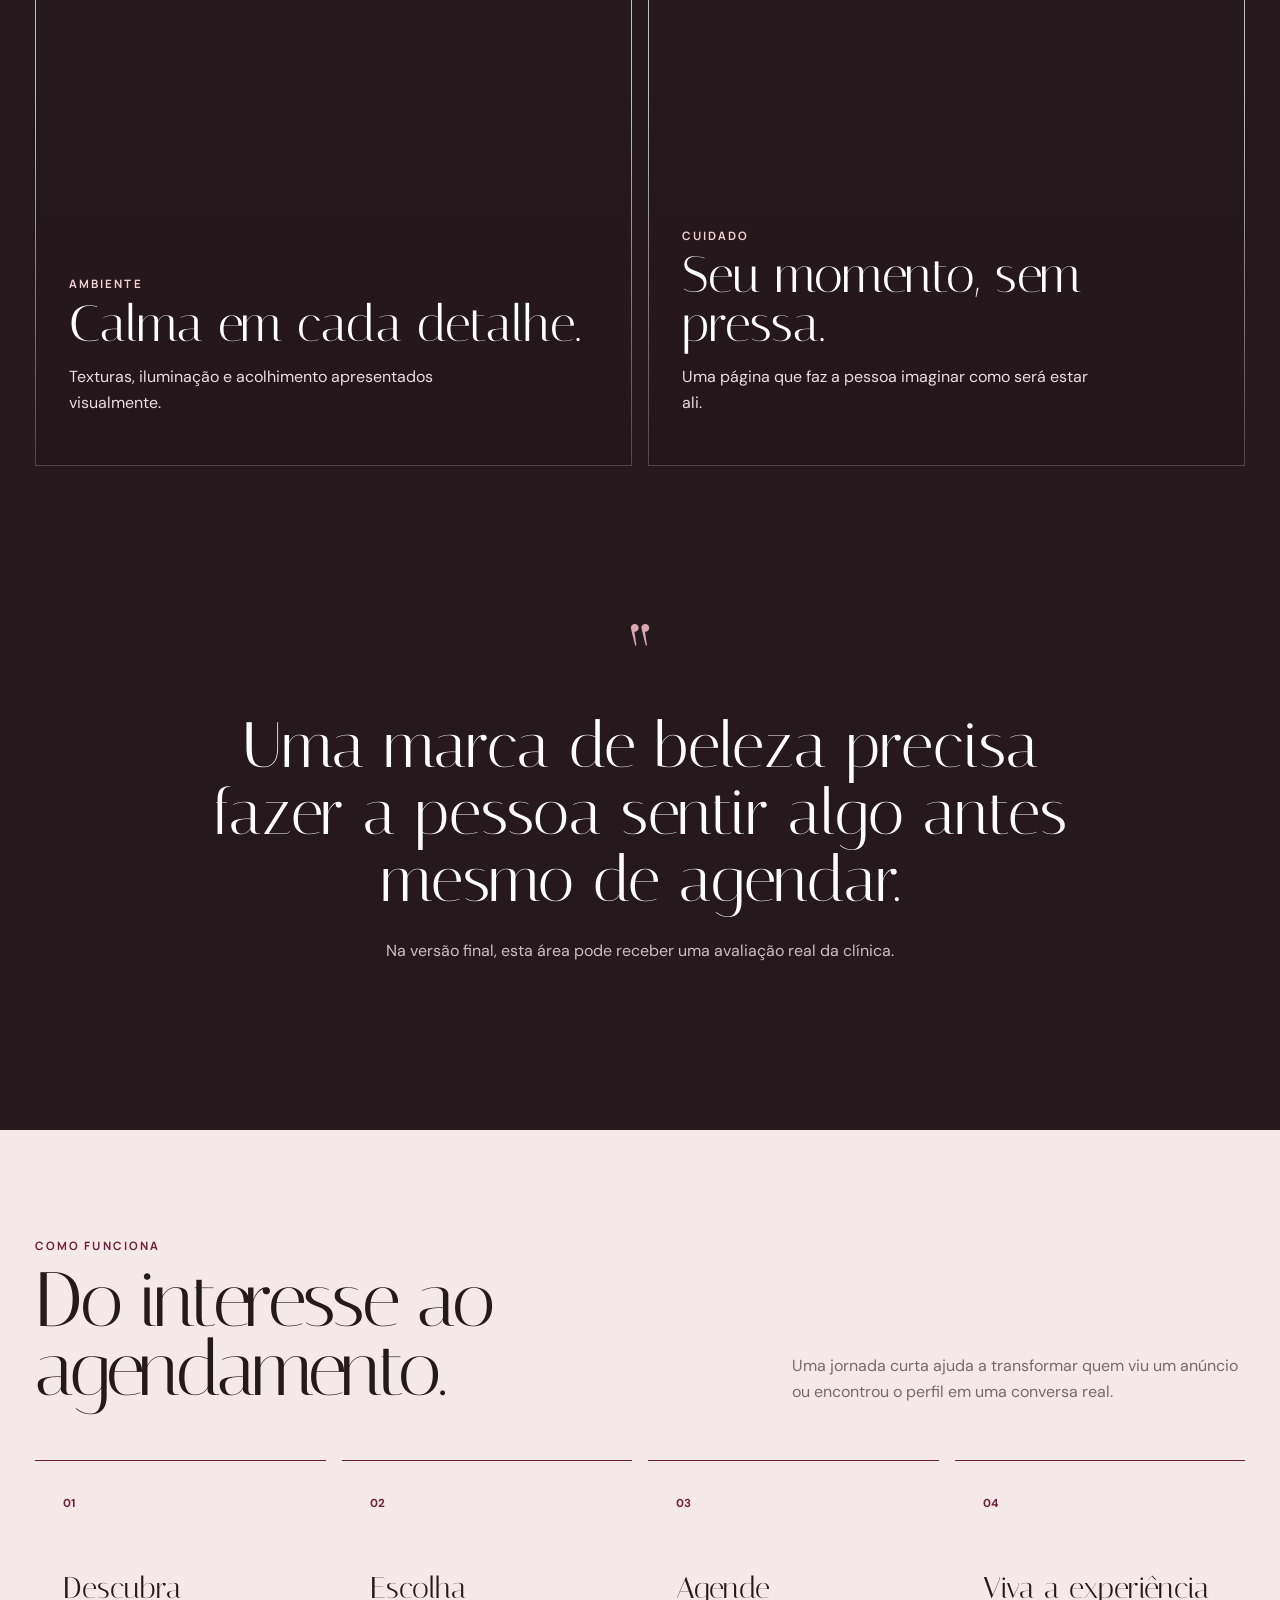
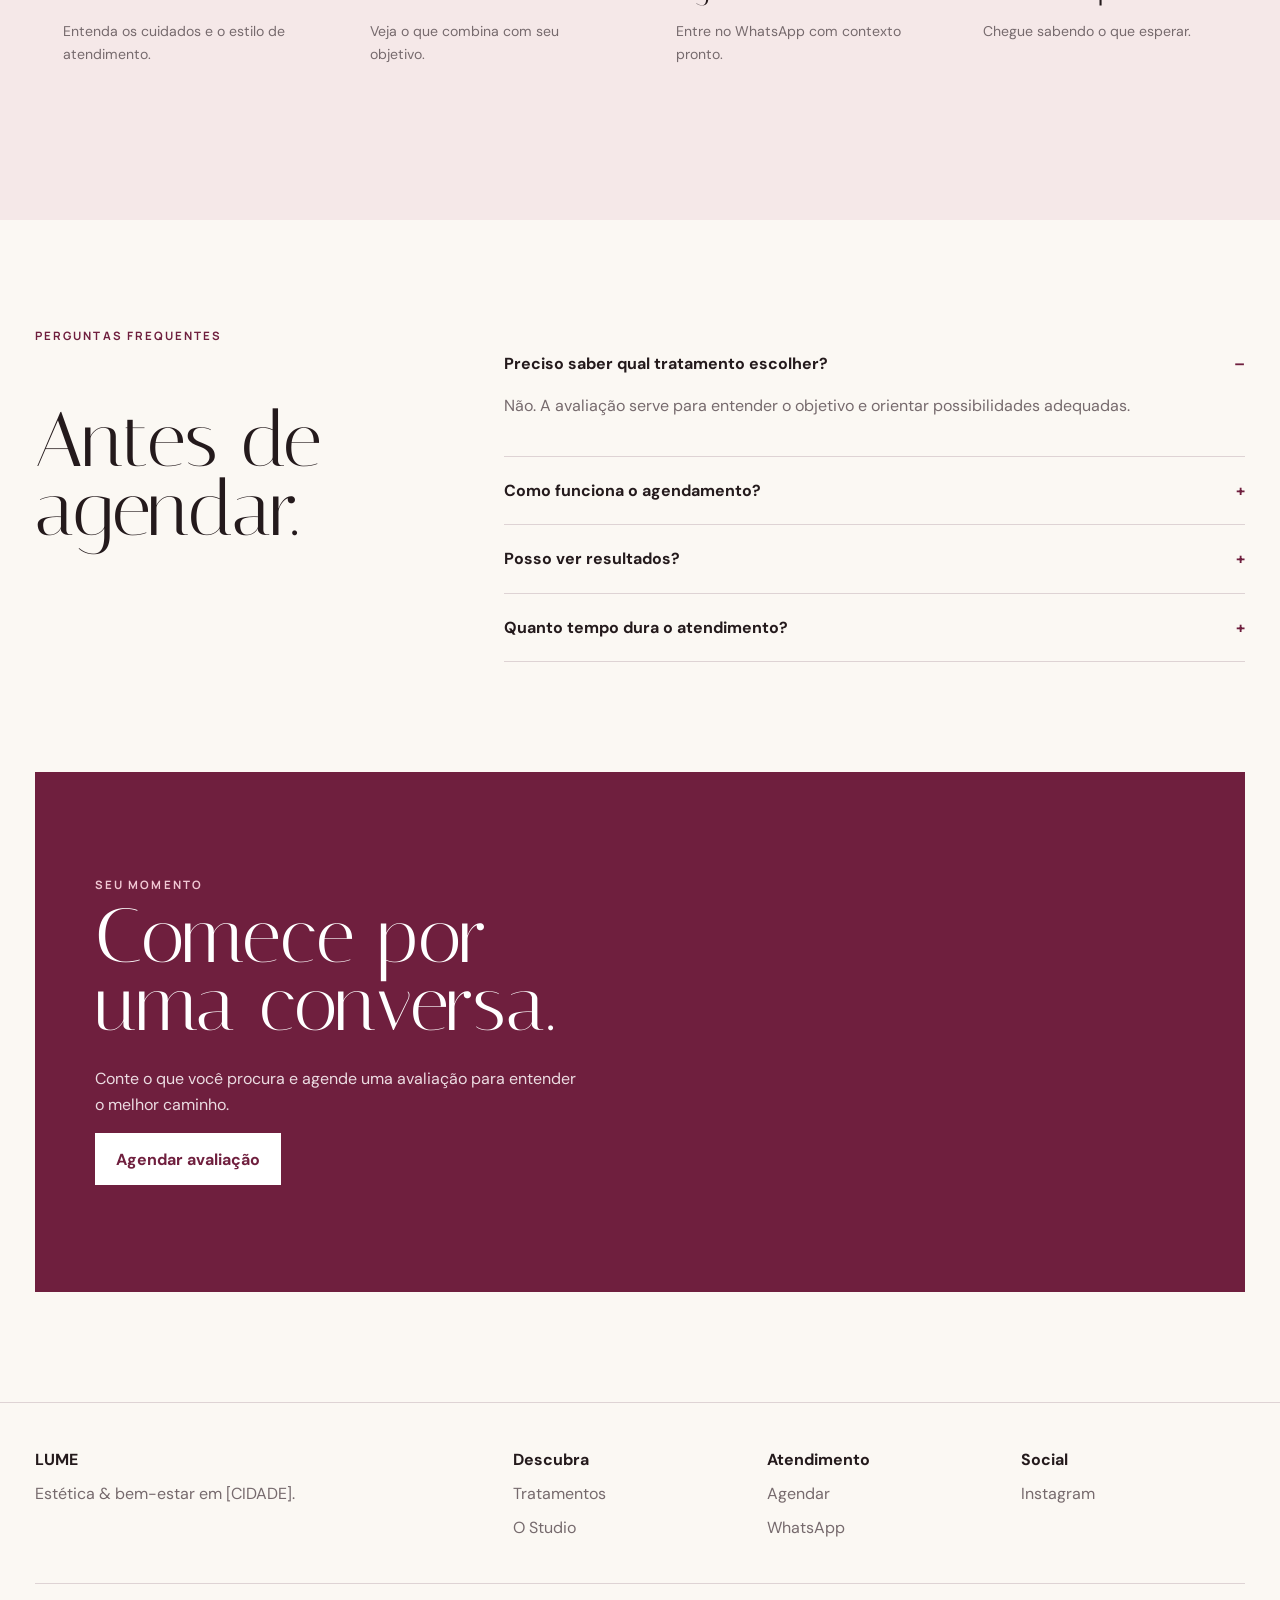
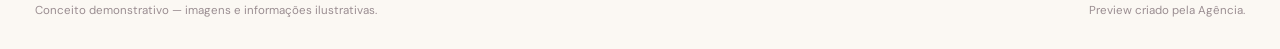
==== commit d4299f51: "Reconstrói homepage de estética do zero" ====
--- a/index.html
+++ b/index.html
@@ -1,17 +1,16 @@
-<!doctype html><html lang="pt-BR"><head><meta charset="utf-8"><meta name="viewport" content="width=device-width,initial-scale=1"><meta name="theme-color" content="#120A12"><title>ÉLAN CLINIC — Estética & Beleza</title><meta name="description" content="Protocolos personalizados, atendimento acolhedor e uma experiência pensada para valorizar o que você já tem de melhor."><link rel="stylesheet" href="styles.css"></head><body style="--accent:#E8B4FF;--accent2:#FFB9D0;--bg:#120A12">
-  <div class="preview-ribbon">PREVIEW • AGÊNCIA</div>
-  <header class="site-nav"><div class="container nav-inner"><a class="logo" href="#">ÉLAN CLINIC<span class="logo-dot">.</span></a>
-  <nav class="nav-links"><a href="#servicos">Serviços</a><a href="#resultados">Resultados</a><a href="#processo">Como funciona</a><a href="#faq">FAQ</a></nav>
-  <a class="nav-cta" href="#contato">Orçamento <svg width="16" height="16" viewBox="0 0 24 24" fill="none" aria-hidden="true"><path d="M5 12h14M13 6l6 6-6 6" stroke="currentColor" stroke-width="2" stroke-linecap="round" stroke-linejoin="round"/></svg></a><button class="menu-btn" aria-label="Abrir menu">☰</button></div></header>
-  <main><section class="hero"><div class="container hero-grid"><div class="hero-copy reveal"><div class="eyebrow">BELEZA • AUTOCUIDADO • EXPERIÊNCIA</div><h1>Cuidado que você sente. Resultado que você percebe.</h1><p>Protocolos personalizados, atendimento acolhedor e uma experiência pensada para valorizar o que você já tem de melhor.</p><div class="hero-actions"><a class="btn-primary" href="#contato">Agendar minha avaliação <svg width="16" height="16" viewBox="0 0 24 24" fill="none" aria-hidden="true"><path d="M5 12h14M13 6l6 6-6 6" stroke="currentColor" stroke-width="2" stroke-linecap="round" stroke-linejoin="round"/></svg></a><a class="btn-secondary" href="#portfolio">Ver resultados</a></div><div class="hero-note"><div class="avatars"><span></span><span></span><span></span></div><span>Atendimento rápido • WhatsApp • [CIDADE] e região</span></div></div>
-  <div class="hero-media reveal"><div class="hero-photo" style="background-image:url('https://images.unsplash.com/photo-1570172619644-dfd03ed5d881?auto=format&fit=crop&w=1400&q=86')"></div><div class="floating-badge">ORÇAMENTO<br>RÁPIDO<br>NO WHATSAPP</div><div class="float-card"><small>Experiência digital pensada para conversão</small><strong>Do clique ao orçamento.</strong><div class="mini"><span>Mobile first</span><span>CTA direto</span></div></div></div></div></section>
-  <div class="marquee"><div class="marquee-track"><span><b>●</b> Atendimento personalizado</span><span><b>●</b> Ambiente premium</span><span><b>●</b> Equipe especializada</span><span><b>●</b> Agendamento fácil</span><span><b>●</b> Atendimento personalizado</span><span><b>●</b> Ambiente premium</span><span><b>●</b> Equipe especializada</span><span><b>●</b> Agendamento fácil</span></div></div>
-  <section class="section" id="servicos"><div class="container"><div class="section-head reveal"><div><div class="eyebrow">SERVIÇOS</div><h2>O cliente entende o valor antes de pedir preço.</h2></div><p>A página organiza os serviços reais da empresa em uma experiência visual clara, premium e fácil de navegar.</p></div><div class="services-grid"><article class="service-card reveal"><div class="service-index"><span>01</span><span class="service-icon">↗</span></div><h3>Limpeza de pele</h3><p>Cuidado profundo com avaliação individual e protocolo adequado à pele.</p></article><article class="service-card reveal"><div class="service-index"><span>02</span><span class="service-icon">↗</span></div><h3>Protocolos faciais</h3><p>Tratamentos apresentados de forma clara, elegante e sem promessas exageradas.</p></article><article class="service-card reveal"><div class="service-index"><span>03</span><span class="service-icon">↗</span></div><h3>Bem-estar</h3><p>Experiências de autocuidado que combinam técnica, conforto e atenção.</p></article><article class="service-card reveal"><div class="service-index"><span>04</span><span class="service-icon">↗</span></div><h3>Avaliação personalizada</h3><p>Primeiro contato para entender objetivos e indicar o melhor caminho.</p></article></div></div></section>
-  <section class="section alt" id="resultados"><div class="container"><div class="section-head reveal"><div><div class="eyebrow">PROVA SOCIAL</div><h2>Números que reduzem a dúvida.</h2></div><p>Na versão final, estes dados devem ser trocados pelos números reais da empresa.</p></div><div class="metrics"><div class="metric reveal"><strong>+1.2k</strong><span>atendimentos</span></div><div class="metric reveal"><strong>4.9/5</strong><span>avaliação</span></div><div class="metric reveal"><strong>98%</strong><span>recomendam</span></div><div class="metric reveal"><strong>1:1</strong><span>atendimento individual</span></div></div></div></section>
-  <section class="section" id="portfolio"><div class="container"><div class="section-head reveal"><div><div class="eyebrow">PORTFÓLIO</div><h2>Primeiro a pessoa vê. Depois ela acredita.</h2></div><p>Fotos reais e bem escolhidas fazem o trabalho pesado de criar desejo, confiança e percepção de qualidade.</p></div><div class="gallery"><figure class="reveal"><img src="https://images.unsplash.com/photo-1570172619644-dfd03ed5d881?auto=format&fit=crop&w=1400&q=86" alt="Estética & Beleza — imagem 1" loading="lazy"><figcaption>Experiência que chama atenção</figcaption></figure><figure class="reveal"><img src="https://images.unsplash.com/photo-1616394584738-fc6e612e71b9?auto=format&fit=crop&w=1400&q=86" alt="Estética & Beleza — imagem 2" loading="lazy"><figcaption>Detalhes que geram confiança</figcaption></figure><figure class="reveal"><img src="https://images.unsplash.com/photo-1515377905703-c4788e51af15?auto=format&fit=crop&w=1400&q=86" alt="Estética & Beleza — imagem 3" loading="lazy"><figcaption>Visual que vende antes da conversa</figcaption></figure></div></div></section>
-  <section class="section alt" id="processo"><div class="container story-grid"><article class="story-copy reveal"><div class="eyebrow">ESTRATÉGIA</div><h2>Uma experiência premium começa antes da pessoa chegar.</h2><p>O site organiza procedimentos, ambiente, depoimentos e agendamento em uma experiência visual que transmite cuidado e confiança.</p><div class="proof-list"><span>Atendimento personalizado</span><span>Ambiente premium</span><span>Equipe especializada</span><span>Agendamento fácil</span></div></article><article class="quote-card reveal"><div class="quote-mark">“</div><blockquote>“A sensação de cuidado começa no primeiro contato e continua durante todo o atendimento.”</blockquote><footer>Juliana P. • cliente</footer></article></div></section>
-  <section class="section"><div class="container"><div class="section-head reveal"><div><div class="eyebrow">COMO FUNCIONA</div><h2>Três passos. Sem enrolação.</h2></div><p>O objetivo é deixar o próximo passo claro e reduzir a chance de o visitante sair sem entrar em contato.</p></div><div class="steps"><article class="step reveal"><b>ETAPA 01</b><h3>Escolha o que precisa</h3><p>O visitante identifica rapidamente a solução que procura.</p></article><article class="step reveal"><b>ETAPA 02</b><h3>Fale com a equipe pelo WhatsApp</h3><p>O CTA abre uma conversa direta com contexto e intenção.</p></article><article class="step reveal"><b>ETAPA 03</b><h3>Receba orientação e avance para o orçamento</h3><p>A equipe recebe um contato mais preparado para conversar sobre orçamento.</p></article></div></div></section>
-  <section class="section alt" id="faq"><div class="container faq-grid"><div class="faq-title reveal"><div class="eyebrow">FAQ</div><h2>Dúvidas resolvidas antes do contato.</h2><p>Menos objeções básicas. Mais conversa útil.</p></div><div><details class="reveal"><summary>Preciso saber qual procedimento escolher?</summary><p>Não. A avaliação inicial existe justamente para entender seu objetivo e orientar o melhor caminho.</p></details><details class="reveal"><summary>Como funciona o agendamento?</summary><p>O site pode levar direto ao WhatsApp ou integrar uma agenda online.</p></details><details class="reveal"><summary>Posso ver resultados anteriores?</summary><p>A versão final pode usar imagens reais e autorizadas, respeitando as regras aplicáveis ao segmento.</p></details></div></div></section>
-  <section class="final-cta" id="contato"><div class="container"><div class="cta-box reveal"><h2>Pronto para transformar interesse em orçamento?</h2><p>Na versão final, este botão usa o WhatsApp real da empresa, mensagem automática e rastreamento de origem do lead.</p><a class="btn-secondary" href="javascript:void(0)"><svg width="24" height="24" viewBox="0 0 24 24" fill="none" aria-hidden="true"><path d="M20.5 11.7a8.5 8.5 0 0 1-12.6 7.4L3.5 20.5l1.4-4.2A8.5 8.5 0 1 1 20.5 11.7Z" stroke="currentColor" stroke-width="1.8"/><path d="M8.2 7.6c.2-.4.4-.4.7-.4h.5c.2 0 .4.1.5.4l.7 1.7c.1.3.1.5-.1.7l-.6.8c-.1.1-.2.3 0 .6.5.9 1.3 1.8 2.2 2.3.3.2.5.1.6 0l.9-1c.2-.2.4-.2.7-.1l1.8.9c.3.1.4.3.4.5 0 .4-.2 1.3-.8 1.8-.6.5-1.4.8-2.7.4-1.3-.4-2.8-1.1-4.5-2.8C6.9 11.7 6.2 10 6.3 8.9c.1-.6.4-1 .7-1.3.3-.3.8-.3 1.2 0Z" fill="currentColor"/></svg> Agendar minha avaliação</a></div></div></section></main>
-  <footer class="site-footer"><div class="container footer-row"><span>ÉLAN CLINIC • Preview demonstrativo</span><span>Projeto criado pela Agência</span></div></footer>
-  <a class="whatsapp-float" href="#contato" aria-label="WhatsApp"><svg width="24" height="24" viewBox="0 0 24 24" fill="none" aria-hidden="true"><path d="M20.5 11.7a8.5 8.5 0 0 1-12.6 7.4L3.5 20.5l1.4-4.2A8.5 8.5 0 1 1 20.5 11.7Z" stroke="currentColor" stroke-width="1.8"/><path d="M8.2 7.6c.2-.4.4-.4.7-.4h.5c.2 0 .4.1.5.4l.7 1.7c.1.3.1.5-.1.7l-.6.8c-.1.1-.2.3 0 .6.5.9 1.3 1.8 2.2 2.3.3.2.5.1.6 0l.9-1c.2-.2.4-.2.7-.1l1.8.9c.3.1.4.3.4.5 0 .4-.2 1.3-.8 1.8-.6.5-1.4.8-2.7.4-1.3-.4-2.8-1.1-4.5-2.8C6.9 11.7 6.2 10 6.3 8.9c.1-.6.4-1 .7-1.3.3-.3.8-.3 1.2 0Z" fill="currentColor"/></svg></a><script src="app.js"></script></body></html>+<!doctype html><html lang="pt-BR"><head><meta charset="utf-8"><meta name="viewport" content="width=device-width,initial-scale=1"><title>LUME | Estética & Bem-estar</title><meta name="description" content="Experiência de estética e autocuidado com atendimento personalizado."><link rel="stylesheet" href="styles.css"></head><body>
+<header class="header"><div class="shell navrow"><a class="brand" href="index.html">LUME<small>ESTÉTICA & BEM-ESTAR</small></a><nav class="nav"><a href="tratamentos.html">Tratamentos</a><a href="#ritual">Experiência</a><a href="studio.html">O Studio</a><a href="#faq">Dúvidas</a></nav><a class="book" href="agendar.html">Agendar avaliação</a><button class="menu">☰</button></div></header>
+<main><section class="hero"><div class="shell hero-grid"><div class="hero-copy reveal"><div class="label">Autocuidado com intenção</div><h1 class="serif">Sua pele.<span>Seu tempo.</span>Seu ritual.</h1><p>Uma experiência de estética pensada para acolher, entender e cuidar — sem pressa e sem fórmulas genéricas.</p><div class="actions"><a class="btn primary" href="agendar.html">Agendar avaliação</a><a class="btn soft" href="tratamentos.html">Conhecer tratamentos</a></div><div class="hero-note"><span>Atendimento individual</span><span>Ambiente acolhedor</span><span>Agendamento fácil</span></div></div><div class="hero-collage reveal"><img class="hero-main" src="https://images.unsplash.com/photo-1570172619644-dfd03ed5d881?auto=format&fit=crop&w=1500&q=88" alt="Momento de cuidado facial"><img class="hero-small" src="https://images.unsplash.com/photo-1616394584738-fc6e612e71b9?auto=format&fit=crop&w=900&q=88" alt="Detalhe de tratamento estético"><div class="hero-mark">CUIDAR<br>É UM<br>RITUAL</div></div></div></section>
+<section class="section blush"><div class="shell"><div class="heading reveal"><div><div class="label">Tratamentos</div><h2 class="serif">Escolha pelo que você quer sentir.</h2></div><p>Em vez de uma lista técnica, os serviços são apresentados com linguagem simples, visual e acolhedora.</p></div><div class="treatments">
+<article class="treatment reveal"><img src="https://images.unsplash.com/photo-1570172619644-dfd03ed5d881?auto=format&fit=crop&w=700&q=86"><div><h3>Renovar</h3><p>Cuidados faciais e limpeza de pele apresentados de forma personalizada.</p><a href="tratamentos.html">Conhecer opções →</a></div></article>
+<article class="treatment reveal"><img src="https://images.unsplash.com/photo-1616394584738-fc6e612e71b9?auto=format&fit=crop&w=700&q=86"><div><h3>Hidratar</h3><p>Protocolos focados em conforto, viço e cuidado da pele.</p><a href="tratamentos.html">Conhecer opções →</a></div></article>
+<article class="treatment reveal"><img src="https://images.unsplash.com/photo-1515377905703-c4788e51af15?auto=format&fit=crop&w=700&q=86"><div><h3>Relaxar</h3><p>Momentos de bem-estar para sair do ritmo e voltar para si.</p><a href="tratamentos.html">Conhecer opções →</a></div></article>
+<article class="treatment reveal"><img src="https://images.unsplash.com/photo-1540555700478-4be289fbecef?auto=format&fit=crop&w=700&q=86"><div><h3>Descobrir</h3><p>Uma avaliação inicial ajuda a organizar objetivos e próximos cuidados.</p><a href="agendar.html">Agendar avaliação →</a></div></article>
+</div></div></section>
+<section class="section" id="ritual"><div class="shell ritual"><div class="ritual-photo reveal"><img src="https://images.unsplash.com/photo-1515377905703-c4788e51af15?auto=format&fit=crop&w=1400&q=88"></div><div class="ritual-copy reveal"><div class="label">A experiência Lume</div><h2 class="serif">O cuidado começa antes do procedimento.</h2><p>Do primeiro contato ao pós-atendimento, cada etapa é pensada para que a cliente saiba o que esperar e se sinta bem recebida.</p><div class="ritual-steps"><article class="ritual-step"><b>01</b><div><h3>Escuta</h3><p>Entender rotina, objetivo e expectativa.</p></div></article><article class="ritual-step"><b>02</b><div><h3>Avaliação</h3><p>Orientar possibilidades sem promessas irreais.</p></div></article><article class="ritual-step"><b>03</b><div><h3>Experiência</h3><p>Ambiente, técnica e atenção aos detalhes.</p></div></article><article class="ritual-step"><b>04</b><div><h3>Continuidade</h3><p>Orientações de cuidado depois do atendimento.</p></div></article></div></div></div></section>
+<section class="section dark"><div class="shell"><div class="heading reveal"><div><div class="label" style="color:var(--rose)">Atmosfera</div><h2 class="serif">Um espaço que convida a desacelerar.</h2></div><p>O site vende também a sensação do ambiente — não apenas o nome do procedimento.</p></div><div class="experience"><article class="experience-card reveal"><img src="https://images.unsplash.com/photo-1540555700478-4be289fbecef?auto=format&fit=crop&w=1300&q=88"><div class="shade"></div><div class="copy"><div class="label" style="color:#f4ced8">Ambiente</div><h3>Calma em cada detalhe.</h3><p>Texturas, iluminação e acolhimento apresentados visualmente.</p></div></article><article class="experience-card reveal"><img src="https://images.unsplash.com/photo-1600334089648-b0d9d3028eb2?auto=format&fit=crop&w=1300&q=88"><div class="shade"></div><div class="copy"><div class="label" style="color:#f4ced8">Cuidado</div><h3>Seu momento, sem pressa.</h3><p>Uma página que faz a pessoa imaginar como será estar ali.</p></div></article></div></div></section>
+<section class="section dark" style="padding-top:0"><div class="shell quote reveal"><div class="quote-mark">“</div><blockquote>Uma marca de beleza precisa fazer a pessoa sentir algo antes mesmo de agendar.</blockquote><p>Na versão final, esta área pode receber uma avaliação real da clínica.</p></div></section>
+<section class="section blush"><div class="shell"><div class="heading reveal"><div><div class="label">Como funciona</div><h2 class="serif">Do interesse ao agendamento.</h2></div><p>Uma jornada curta ajuda a transformar quem viu um anúncio ou encontrou o perfil em uma conversa real.</p></div><div class="journey"><article><b>01</b><h3>Descubra</h3><p>Entenda os cuidados e o estilo de atendimento.</p></article><article><b>02</b><h3>Escolha</h3><p>Veja o que combina com seu objetivo.</p></article><article><b>03</b><h3>Agende</h3><p>Entre no WhatsApp com contexto pronto.</p></article><article><b>04</b><h3>Viva a experiência</h3><p>Chegue sabendo o que esperar.</p></article></div></div></section>
+<section class="section" id="faq"><div class="shell faq"><div><div class="label">Perguntas frequentes</div><h2 class="serif">Antes de agendar.</h2></div><div><details open><summary>Preciso saber qual tratamento escolher?</summary><p>Não. A avaliação serve para entender o objetivo e orientar possibilidades adequadas.</p></details><details><summary>Como funciona o agendamento?</summary><p>O botão principal pode levar ao WhatsApp ou a uma agenda online da empresa.</p></details><details><summary>Posso ver resultados?</summary><p>A versão oficial pode usar imagens reais e autorizadas, respeitando as regras aplicáveis ao segmento.</p></details><details><summary>Quanto tempo dura o atendimento?</summary><p>O tempo varia conforme o serviço. A versão final deve mostrar apenas prazos confirmados pela empresa.</p></details></div></div></section>
+<section class="final"><div class="shell final-box reveal"><div class="final-copy"><div class="label" style="color:#f1c8d4">Seu momento</div><h2 class="serif">Comece por uma conversa.</h2><p>Conte o que você procura e agende uma avaliação para entender o melhor caminho.</p><a class="btn" href="agendar.html">Agendar avaliação</a></div><div class="final-img"></div></div></section></main>
+<footer class="footer"><div class="shell"><div class="footgrid"><div><strong>LUME</strong><p>Estética & bem-estar em [CIDADE].</p></div><div><strong>Descubra</strong><a href="tratamentos.html">Tratamentos</a><a href="studio.html">O Studio</a></div><div><strong>Atendimento</strong><a href="agendar.html">Agendar</a><a data-wa="Olá! Vim pelo site.">WhatsApp</a></div><div><strong>Social</strong><a href="#">Instagram</a></div></div><div class="fine"><span>Conceito demonstrativo — imagens e informações ilustrativas.</span><span>Preview criado pela Agência.</span></div></div></footer><script src="app.js"></script></body></html>
--- a/styles.css
+++ b/styles.css
@@ -1,16 +1,5 @@
-
-@import url('https://fonts.googleapis.com/css2?family=DM+Sans:wght@400;500;600;700;800&family=Manrope:wght@500;600;700;800&display=swap');
-:root{--accent:#b9ff45;--accent2:#68f6c8;--ink:#070907;--bg:#080b0d;--surface:#0d1114;--surface2:#11171b;--text:#f7f9fa;--muted:#9ba5ad;--line:rgba(255,255,255,.11);--radius:24px}
-*{box-sizing:border-box}html{scroll-behavior:smooth}body{margin:0;font-family:"DM Sans",system-ui,sans-serif;background:var(--bg);color:var(--text);overflow-x:hidden}body.light{--bg:#f4f0e9;--surface:#fffdf9;--surface2:#f9f5ee;--text:#171713;--muted:#6d685f;--line:rgba(20,20,15,.13)}
-a{text-decoration:none;color:inherit}button{font:inherit}.container{width:min(1180px,calc(100% - 40px));margin:auto}.preview-ribbon{position:fixed;z-index:90;top:14px;right:14px;padding:8px 12px;border:1px solid var(--line);border-radius:999px;background:color-mix(in srgb,var(--surface) 88%,transparent);backdrop-filter:blur(14px);font:800 11px/1 "Manrope";letter-spacing:.1em;color:var(--text)}
-.site-nav{position:sticky;z-index:80;top:0;border-bottom:1px solid transparent;transition:.3s}.site-nav.scrolled{border-color:var(--line);background:color-mix(in srgb,var(--bg) 80%,transparent);backdrop-filter:blur(18px)}.nav-inner{height:82px;display:flex;align-items:center;justify-content:space-between;gap:24px}.logo{font:800 18px/1 "Manrope";letter-spacing:.13em}.logo-dot{color:var(--accent)}.nav-links{display:flex;align-items:center;gap:28px;color:var(--muted);font-size:14px}.nav-links a:hover{color:var(--text)}.nav-cta,.btn-primary,.btn-secondary{display:inline-flex;align-items:center;justify-content:center;gap:9px;border-radius:999px;transition:.25s;font-weight:800}.nav-cta{padding:11px 16px;background:var(--text);color:var(--bg)}.nav-cta:hover{transform:translateY(-2px)}.menu-btn{display:none;border:1px solid var(--line);background:var(--surface);color:var(--text);width:44px;height:44px;border-radius:50%}
-.hero{position:relative;padding:58px 0 48px}.hero-grid{display:grid;grid-template-columns:1.02fr .98fr;gap:58px;align-items:center}.hero-copy{position:relative;z-index:2}.eyebrow{display:inline-flex;gap:10px;align-items:center;color:var(--accent);font:800 12px/1.3 "Manrope";letter-spacing:.14em}.eyebrow:before{content:"";width:26px;height:1px;background:var(--accent)}h1,h2,h3,p{margin-top:0}.hero h1{font:800 clamp(48px,6.7vw,88px)/.96 "Manrope";letter-spacing:-.06em;margin:20px 0 22px;max-width:900px}.hero p{font-size:19px;line-height:1.7;color:var(--muted);max-width:650px}.hero-actions{display:flex;gap:12px;flex-wrap:wrap;margin-top:30px}.btn-primary{padding:15px 20px;background:var(--accent);color:#09100b}.btn-primary:hover{transform:translateY(-3px);box-shadow:0 16px 50px color-mix(in srgb,var(--accent) 25%,transparent)}.btn-secondary{padding:14px 19px;border:1px solid var(--line);background:var(--surface);color:var(--text)}.hero-note{display:flex;gap:14px;align-items:center;margin-top:26px;color:var(--muted);font-size:13px}.avatars{display:flex}.avatars span{width:28px;height:28px;border-radius:50%;border:2px solid var(--bg);background:linear-gradient(135deg,var(--accent),var(--accent2));margin-left:-7px}.avatars span:first-child{margin-left:0}.hero-media{position:relative;min-height:620px}.hero-photo{position:absolute;inset:0;border-radius:32px;background:center/cover no-repeat;border:1px solid var(--line);overflow:hidden}.hero-photo:after{content:"";position:absolute;inset:0;background:linear-gradient(180deg,transparent 45%,rgba(0,0,0,.6))}.float-card{position:absolute;z-index:4;left:-34px;bottom:36px;width:min(290px,80%);padding:18px;background:color-mix(in srgb,var(--surface) 86%,transparent);backdrop-filter:blur(22px);border:1px solid var(--line);border-radius:20px;box-shadow:0 30px 70px rgba(0,0,0,.25)}.float-card small{color:var(--muted);font-size:12px}.float-card strong{display:block;font:800 25px/1.2 "Manrope";margin:4px 0 12px}.float-card .mini{display:flex;justify-content:space-between;gap:12px;color:var(--muted);font-size:12px}.floating-badge{position:absolute;z-index:4;right:-22px;top:42px;width:118px;height:118px;border-radius:50%;background:var(--accent);color:#07100a;display:grid;place-items:center;text-align:center;font:900 11px/1.25 "Manrope";letter-spacing:.08em;transform:rotate(8deg);box-shadow:0 18px 60px color-mix(in srgb,var(--accent) 28%,transparent)}
-.marquee{overflow:hidden;border-block:1px solid var(--line);background:var(--surface)}.marquee-track{display:flex;gap:44px;width:max-content;padding:17px 0;animation:marquee 25s linear infinite}.marquee-track span{color:var(--muted);font:700 13px "Manrope";letter-spacing:.04em;white-space:nowrap}.marquee-track b{color:var(--accent)}@keyframes marquee{to{transform:translateX(-50%)}}
-.section{padding:110px 0}.section.alt{background:var(--surface)}.section-head{display:flex;justify-content:space-between;gap:36px;align-items:end;margin-bottom:42px}.section-head h2{font:800 clamp(38px,5vw,62px)/1 "Manrope";letter-spacing:-.05em;max-width:760px;margin:12px 0 0}.section-head p{max-width:500px;color:var(--muted);line-height:1.7;margin:0}.services-grid{display:grid;grid-template-columns:repeat(4,1fr);gap:14px}.service-card{position:relative;min-height:280px;padding:24px;border:1px solid var(--line);border-radius:22px;background:var(--surface2);overflow:hidden;transition:.3s}.service-card:hover{transform:translateY(-7px);border-color:color-mix(in srgb,var(--accent) 55%,var(--line))}.service-index{display:flex;justify-content:space-between;color:var(--muted);font:700 12px "Manrope"}.service-icon{width:44px;height:44px;border-radius:14px;background:color-mix(in srgb,var(--accent) 16%,transparent);display:grid;place-items:center;color:var(--accent);font-weight:900}.service-card h3{font:800 23px/1.15 "Manrope";margin:70px 0 10px}.service-card p{color:var(--muted);line-height:1.65}.metrics{display:grid;grid-template-columns:repeat(4,1fr);gap:1px;background:var(--line);border:1px solid var(--line);border-radius:24px;overflow:hidden}.metric{padding:28px;background:var(--bg)}.metric strong{display:block;font:800 clamp(30px,4vw,48px)/1 "Manrope";letter-spacing:-.04em}.metric span{display:block;color:var(--muted);margin-top:9px;font-size:13px}.gallery{display:grid;grid-template-columns:1.2fr .8fr .8fr;grid-template-rows:360px 250px;gap:14px}.gallery figure{margin:0;border-radius:22px;overflow:hidden;border:1px solid var(--line);position:relative}.gallery figure:first-child{grid-row:1/3}.gallery img{width:100%;height:100%;object-fit:cover;transition:.5s}.gallery figure:hover img{transform:scale(1.04)}.gallery figcaption{position:absolute;inset:auto 14px 14px 14px;padding:11px 12px;border-radius:13px;background:rgba(0,0,0,.56);backdrop-filter:blur(10px);color:#fff;font-size:12px}
-.story-grid{display:grid;grid-template-columns:.95fr 1.05fr;gap:18px;align-items:stretch}.story-copy,.quote-card{border:1px solid var(--line);border-radius:28px;padding:40px;background:var(--surface2)}.story-copy h2{font:800 clamp(38px,5vw,60px)/1 "Manrope";letter-spacing:-.05em;margin:16px 0}.story-copy p{color:var(--muted);font-size:17px;line-height:1.75}.proof-list{display:flex;gap:9px;flex-wrap:wrap;margin-top:24px}.proof-list span{padding:9px 12px;border-radius:999px;border:1px solid var(--line);font-size:12px;color:var(--muted)}.quote-card{display:flex;flex-direction:column;justify-content:space-between;background:linear-gradient(145deg,color-mix(in srgb,var(--accent) 15%,var(--surface2)),var(--surface2))}.quote-mark{font-size:54px;color:var(--accent);line-height:.6}.quote-card blockquote{font:700 clamp(28px,3.5vw,42px)/1.22 "Manrope";letter-spacing:-.035em;margin:30px 0}.quote-card footer{color:var(--muted)}
-.steps{display:grid;grid-template-columns:repeat(3,1fr);gap:14px}.step{padding:30px;border-top:1px solid var(--line);background:linear-gradient(180deg,transparent,var(--surface));border-radius:0 0 22px 22px}.step b{font:800 12px "Manrope";color:var(--accent)}.step h3{font:800 25px "Manrope";margin:35px 0 10px}.step p{color:var(--muted);line-height:1.6}
-.faq-grid{display:grid;grid-template-columns:.8fr 1.2fr;gap:50px}.faq-title h2{font:800 clamp(40px,5vw,62px)/1 "Manrope";letter-spacing:-.05em;margin:14px 0}.faq-title p{color:var(--muted)}details{border-bottom:1px solid var(--line);padding:20px 0}summary{list-style:none;cursor:pointer;font:700 18px "Manrope";display:flex;justify-content:space-between;gap:20px}summary::-webkit-details-marker{display:none}summary:after{content:"+";color:var(--accent);font-size:24px}details[open] summary:after{content:"–"}details p{color:var(--muted);line-height:1.7;padding-right:40px;margin:13px 0 0}
-.final-cta{padding:90px 0 120px}.cta-box{position:relative;overflow:hidden;border-radius:32px;padding:54px;background:linear-gradient(120deg,var(--accent),var(--accent2));color:#08100b}.cta-box:after{content:"";position:absolute;width:360px;height:360px;border:1px solid rgba(0,0,0,.16);border-radius:50%;right:-80px;top:-130px}.cta-box h2{font:800 clamp(42px,5vw,68px)/.98 "Manrope";letter-spacing:-.05em;max-width:850px;margin:0 0 18px}.cta-box p{max-width:650px;font-size:17px}.cta-box .btn-secondary{background:#08100b;color:#fff;border:0}.site-footer{border-top:1px solid var(--line);padding:26px 0 40px;color:var(--muted);font-size:13px}.footer-row{display:flex;justify-content:space-between;gap:20px;flex-wrap:wrap}
-.whatsapp-float{position:fixed;z-index:70;right:20px;bottom:20px;width:58px;height:58px;border-radius:50%;background:#25D366;color:white;display:grid;place-items:center;font-weight:900;box-shadow:0 18px 50px rgba(0,0,0,.28);transition:.25s}.whatsapp-float:hover{transform:translateY(-4px) scale(1.03)}.reveal{opacity:0;transform:translateY(22px);transition:.75s cubic-bezier(.2,.7,.2,1)}.reveal.visible{opacity:1;transform:none}
-body.light .hero{padding-top:36px}.editorial-hero{display:grid;grid-template-columns:1.28fr .72fr;gap:48px;align-items:end;padding:70px 0 38px}.editorial-hero h1{font:700 clamp(58px,8vw,108px)/.88 "Manrope";letter-spacing:-.075em;margin:18px 0}.editorial-hero .right{padding-bottom:10px}.editorial-hero p{color:var(--muted);font-size:18px;line-height:1.7}.editorial-photo{height:610px;border-radius:30px;background:center/cover no-repeat;position:relative;overflow:hidden;border:1px solid var(--line)}.editorial-photo:after{content:"";position:absolute;inset:0;background:linear-gradient(180deg,transparent 65%,rgba(0,0,0,.45))}.editorial-photo .caption{position:absolute;z-index:2;left:22px;bottom:20px;color:white;font:700 12px "Manrope";letter-spacing:.1em}.editorial-services{display:grid;grid-template-columns:1fr 1fr;border-top:1px solid var(--line)}.editorial-service{display:grid;grid-template-columns:70px 1fr;padding:28px 0;border-bottom:1px solid var(--line)}.editorial-service:nth-child(odd){padding-right:34px}.editorial-service:nth-child(even){padding-left:34px;border-left:1px solid var(--line)}.editorial-service .num{font:700 12px "Manrope";color:var(--muted)}.editorial-service h3{font:800 28px "Manrope";letter-spacing:-.03em;margin:0 0 8px}.editorial-service p{color:var(--muted);margin:0;line-height:1.65}.editorial-feature{display:grid;grid-template-columns:1fr 1fr;gap:16px}.feature-image{min-height:560px;border-radius:28px;background:center/cover no-repeat;border:1px solid var(--line)}.feature-copy{border-radius:28px;background:var(--surface);border:1px solid var(--line);padding:44px;display:flex;flex-direction:column;justify-content:space-between}.feature-copy h2{font:800 clamp(40px,5vw,65px)/.98 "Manrope";letter-spacing:-.055em}.feature-copy p{color:var(--muted);font-size:17px;line-height:1.7}
-@media(max-width:960px){.hero-grid,.story-grid,.faq-grid,.editorial-hero,.editorial-feature{grid-template-columns:1fr}.hero-media{min-height:500px}.floating-badge{right:14px}.float-card{left:14px}.services-grid{grid-template-columns:1fr 1fr}.gallery{grid-template-columns:1fr 1fr;grid-template-rows:380px 260px}.gallery figure:first-child{grid-column:1/3;grid-row:auto}.metrics{grid-template-columns:1fr 1fr}.editorial-service:nth-child(odd),.editorial-service:nth-child(even){padding:24px 0;border-left:0}.editorial-services{grid-template-columns:1fr}}@media(max-width:680px){.container{width:min(100% - 28px,1180px)}.nav-links{position:fixed;inset:82px 14px auto 14px;display:none;flex-direction:column;align-items:stretch;padding:18px;background:var(--surface);border:1px solid var(--line);border-radius:20px}.nav-links.open{display:flex}.menu-btn{display:block}.nav-cta{display:none}.hero{padding-top:34px}.hero-media{min-height:420px}.hero h1{font-size:clamp(44px,14vw,68px)}.services-grid,.steps,.gallery,.metrics{grid-template-columns:1fr}.gallery{grid-template-rows:340px 250px 250px}.gallery figure:first-child{grid-column:auto}.section{padding:76px 0}.section-head{align-items:flex-start;flex-direction:column}.story-copy,.quote-card{padding:28px}.cta-box{padding:36px 24px}.editorial-photo{height:430px}.editorial-hero{padding-top:46px}.editorial-hero h1{font-size:clamp(52px,15vw,80px)}}
+@import url('https://fonts.googleapis.com/css2?family=DM+Sans:wght@400;500;600;700&family=Italiana&family=Manrope:wght@500;600;700&display=swap');
+:root{--wine:#6f1f3e;--rose:#d9a6b6;--blush:#f5e8e8;--ivory:#fbf8f3;--ink:#241a1c;--muted:#766a6d;--line:#ded3d4;--green:#5b6d5e;--max:1210px}
+*{box-sizing:border-box}html{scroll-behavior:smooth}body{margin:0;background:var(--ivory);color:var(--ink);font:16px/1.6 "DM Sans",sans-serif;overflow-x:hidden}a{text-decoration:none;color:inherit}img{display:block;width:100%}button,input,select,textarea{font:inherit}.shell{width:min(var(--max),calc(100% - 44px));margin:auto}.serif{font-family:"Italiana",serif;font-weight:400}.label{font:.72rem/1 "Manrope";letter-spacing:.18em;text-transform:uppercase;color:var(--wine);font-weight:700}.header{position:fixed;z-index:100;inset:0 0 auto;transition:.35s}.header.scrolled{background:rgba(251,248,243,.9);backdrop-filter:blur(16px);border-bottom:1px solid var(--line)}.navrow{height:88px;display:flex;align-items:center;gap:30px}.brand{font:2rem/1 "Italiana";letter-spacing:.02em}.brand small{display:block;font:600 .55rem "Manrope";letter-spacing:.25em;margin-top:4px;color:var(--muted)}.nav{display:flex;gap:27px;margin-left:auto;font-size:.82rem;color:#62575a}.nav a:hover{color:var(--wine)}.book{padding:12px 17px;border:1px solid var(--wine);color:var(--wine);font-weight:700}.book:hover{background:var(--wine);color:white}.menu{display:none;margin-left:auto;width:44px;height:44px;border:1px solid var(--line);background:transparent}.hero{min-height:100svh;padding:150px 0 70px;display:grid;align-items:center}.hero-grid{display:grid;grid-template-columns:.82fr 1.18fr;gap:75px;align-items:center}.hero-copy{padding-top:30px}.hero h1{font-size:clamp(4.8rem,8.4vw,9.6rem);line-height:.78;letter-spacing:-.055em;margin:20px 0 28px}.hero h1 span{display:block;color:var(--wine);font-style:italic}.hero p{max-width:540px;color:var(--muted);font-size:1.05rem}.actions{display:flex;gap:12px;flex-wrap:wrap;margin-top:30px}.btn{display:inline-flex;align-items:center;justify-content:center;min-height:52px;padding:0 20px;border:1px solid var(--wine);font-weight:700;transition:.25s;cursor:pointer}.btn.primary{background:var(--wine);color:white}.btn.soft{background:transparent;color:var(--wine)}.btn:hover{transform:translateY(-3px)}.hero-collage{position:relative;min-height:650px}.hero-main{position:absolute;inset:0 0 55px 90px;object-fit:cover;border-radius:180px 180px 18px 18px}.hero-small{position:absolute;width:230px;height:290px;left:0;bottom:0;object-fit:cover;border:12px solid var(--ivory)}.hero-mark{position:absolute;right:-28px;top:70px;width:125px;height:125px;border:1px solid var(--wine);border-radius:50%;display:grid;place-items:center;text-align:center;color:var(--wine);font:.68rem "Manrope";letter-spacing:.12em;transform:rotate(10deg)}.hero-note{display:flex;gap:26px;margin-top:42px;color:var(--muted);font-size:.76rem}.hero-note span:before{content:"•";color:var(--wine);margin-right:8px}.section{padding:110px 0}.section.blush{background:var(--blush)}.section.dark{background:#26191d;color:white}.heading{display:grid;grid-template-columns:1fr .65fr;gap:60px;align-items:end;margin-bottom:56px}.heading h2{font-size:clamp(4rem,6vw,7rem);line-height:.9;letter-spacing:-.04em;margin:15px 0 0}.heading p{color:var(--muted);max-width:500px;margin:0}.dark .heading p{color:#cdbec3}.treatments{display:grid;grid-template-columns:1fr 1fr;gap:1px;background:var(--line);border:1px solid var(--line)}.treatment{display:grid;grid-template-columns:145px 1fr;gap:24px;background:var(--ivory);padding:22px;align-items:center;min-height:190px}.treatment img{height:145px;object-fit:cover;border-radius:50%}.treatment h3{font:2rem/1.05 "Italiana";margin:0 0 10px}.treatment p{color:var(--muted);font-size:.9rem}.treatment a{font-weight:700;color:var(--wine);font-size:.8rem}.ritual{display:grid;grid-template-columns:1.08fr .92fr;gap:70px;align-items:center}.ritual-photo{position:relative}.ritual-photo img{height:680px;object-fit:cover;border-radius:300px 300px 0 0}.ritual-photo:after{content:"";position:absolute;inset:22px -22px -22px 22px;border:1px solid var(--rose);z-index:-1}.ritual-copy h2{font-size:clamp(4rem,6vw,6.5rem);line-height:.88;margin:16px 0}.ritual-copy>p{color:var(--muted)}.ritual-steps{margin-top:36px}.ritual-step{display:grid;grid-template-columns:45px 1fr;gap:15px;padding:18px 0;border-top:1px solid var(--line)}.ritual-step b{color:var(--wine);font-size:.75rem}.ritual-step h3{margin:0;font:1.45rem "Italiana"}.ritual-step p{margin:5px 0 0;color:var(--muted);font-size:.88rem}.experience{display:grid;grid-template-columns:1fr 1fr;gap:16px}.experience-card{min-height:620px;position:relative;overflow:hidden}.experience-card img{height:100%;object-fit:cover}.experience-card .shade{position:absolute;inset:0;background:linear-gradient(0deg,rgba(35,21,26,.72),transparent 60%)}.experience-card .copy{position:absolute;inset:auto 34px 34px;color:white}.experience-card h3{font:3.2rem/.95 "Italiana";margin:10px 0}.experience-card p{max-width:420px;color:#eadde1}.quote{max-width:900px;margin:auto;text-align:center;padding:40px 0}.quote-mark{font:6rem/1 "Italiana";color:var(--rose)}.quote blockquote{font:clamp(2.6rem,5vw,5rem)/1.05 "Italiana";margin:0 0 25px}.quote p{color:#cdbec3}.journey{display:grid;grid-template-columns:repeat(4,1fr);gap:16px}.journey article{padding:28px;border-top:1px solid var(--wine);min-height:250px}.journey b{font-size:.72rem;color:var(--wine)}.journey h3{font:1.9rem "Italiana";margin:55px 0 8px}.journey p{color:var(--muted);font-size:.88rem}.faq{display:grid;grid-template-columns:.7fr 1.3fr;gap:70px}.faq h2{font-size:clamp(4rem,6vw,6.5rem);line-height:.9}.faq details{border-bottom:1px solid var(--line);padding:21px 0}.faq summary{cursor:pointer;list-style:none;display:flex;justify-content:space-between;font-weight:700}.faq summary:after{content:"+";color:var(--wine)}.faq details[open] summary:after{content:"–"}.faq p{color:var(--muted);padding-right:50px}.final{padding:0 0 110px}.final-box{display:grid;grid-template-columns:1fr 1fr;background:var(--wine);color:white;min-height:520px}.final-copy{padding:60px;display:flex;justify-content:center;flex-direction:column}.final-copy h2{font-size:clamp(4rem,6vw,6.5rem);line-height:.88;margin:12px 0}.final-copy p{color:#ecdce2;max-width:500px}.final-copy .btn{border-color:white;background:white;color:var(--wine);align-self:flex-start}.final-img{background:url('https://images.unsplash.com/photo-1616394584738-fc6e612e71b9?auto=format&fit=crop&w=1500&q=88') center/cover}.footer{padding:44px 0 28px;border-top:1px solid var(--line)}.footgrid{display:grid;grid-template-columns:1.1fr repeat(3,.55fr);gap:30px}.footer a,.footer p{display:block;color:var(--muted);margin:8px 0}.fine{display:flex;justify-content:space-between;gap:15px;border-top:1px solid var(--line);padding-top:18px;margin-top:35px;font-size:.72rem;color:#9a8d91}.reveal{opacity:0;transform:translateY(22px);transition:.75s}.reveal.visible{opacity:1;transform:none}
+.page-hero{padding:165px 0 75px;background:var(--blush)}.page-hero h1{font-size:clamp(4.8rem,8vw,8.5rem);line-height:.82;margin:18px 0}.page-hero p{max-width:650px;color:var(--muted)}.treatment-list{display:grid;gap:40px}.treatment-feature{display:grid;grid-template-columns:.8fr 1.2fr;gap:55px;align-items:center}.treatment-feature:nth-child(even){grid-template-columns:1.2fr .8fr}.treatment-feature:nth-child(even) .tf-photo{order:2}.tf-photo{height:520px;object-fit:cover}.tf-copy h2{font:3.6rem/.95 "Italiana";margin:12px 0}.tf-copy p{color:var(--muted)}.studio-hero{min-height:85svh;background:url('https://images.unsplash.com/photo-1515377905703-c4788e51af15?auto=format&fit=crop&w=2100&q=88') center/cover;position:relative;display:grid;align-items:end;color:white}.studio-hero:after{content:"";position:absolute;inset:0;background:linear-gradient(0deg,rgba(32,16,22,.75),transparent 55%)}.studio-inner{position:relative;z-index:2;padding:150px 0 65px}.studio-inner h1{font-size:clamp(5rem,9vw,9rem);line-height:.8;margin:15px 0}.booking{display:grid;grid-template-columns:.75fr 1.25fr;gap:60px}.booking-aside h2{font-size:clamp(4rem,6vw,6rem);line-height:.9}.booking-aside p{color:var(--muted)}.book-form{padding:34px;background:white;border:1px solid var(--line)}.field{display:grid;gap:7px;margin-bottom:15px}.field label{font-size:.75rem;color:var(--muted)}.field input,.field select,.field textarea{padding:14px;border:1px solid var(--line);background:var(--ivory);color:var(--ink)}.field textarea{min-height:115px}.alt{background:#f4eee7}.alt .header.scrolled{background:rgba(244,238,231,.9)}.alt-hero{padding:155px 0 50px}.alt-grid{display:grid;grid-template-columns:1fr 1fr;gap:40px;align-items:end}.alt-hero h1{font-size:clamp(6rem,11vw,11rem);line-height:.72;margin:20px 0}.alt-hero h1 i{display:block;font-weight:400;color:var(--wine)}.alt-photo{height:620px;background:url('https://images.unsplash.com/photo-1570172619644-dfd03ed5d881?auto=format&fit=crop&w=1900&q=88') center/cover}.editorial-strip{display:grid;grid-template-columns:repeat(3,1fr);border-block:1px solid var(--line)}.editorial-strip div{padding:28px;border-right:1px solid var(--line)}.editorial-strip strong{font:2.3rem "Italiana";display:block}.editorial-strip span{color:var(--muted);font-size:.8rem}
+@media(max-width:950px){.nav{position:fixed;display:none;inset:78px 14px auto;background:var(--ivory);border:1px solid var(--line);padding:20px;flex-direction:column}.nav.open{display:flex}.book{display:none}.menu{display:block}.hero-grid,.ritual,.faq,.booking,.alt-grid{grid-template-columns:1fr}.hero-collage{min-height:560px}.heading{grid-template-columns:1fr}.treatments,.experience,.final-box{grid-template-columns:1fr}.journey{grid-template-columns:1fr 1fr}.footgrid{grid-template-columns:1fr 1fr}.treatment-feature,.treatment-feature:nth-child(even){grid-template-columns:1fr}.treatment-feature:nth-child(even) .tf-photo{order:0}.editorial-strip{grid-template-columns:1fr}}@media(max-width:620px){.shell{width:min(var(--max),calc(100% - 28px))}.hero{padding-top:120px}.hero h1{font-size:5rem}.hero-main{inset:0 0 40px 40px}.hero-small{width:160px;height:220px}.hero-mark{display:none}.section{padding:74px 0}.journey{grid-template-columns:1fr}.final-copy{padding:38px 24px}.footgrid{grid-template-columns:1fr}.fine{flex-direction:column}.page-hero h1,.studio-inner h1{font-size:4.8rem}.alt-photo{height:420px}}
